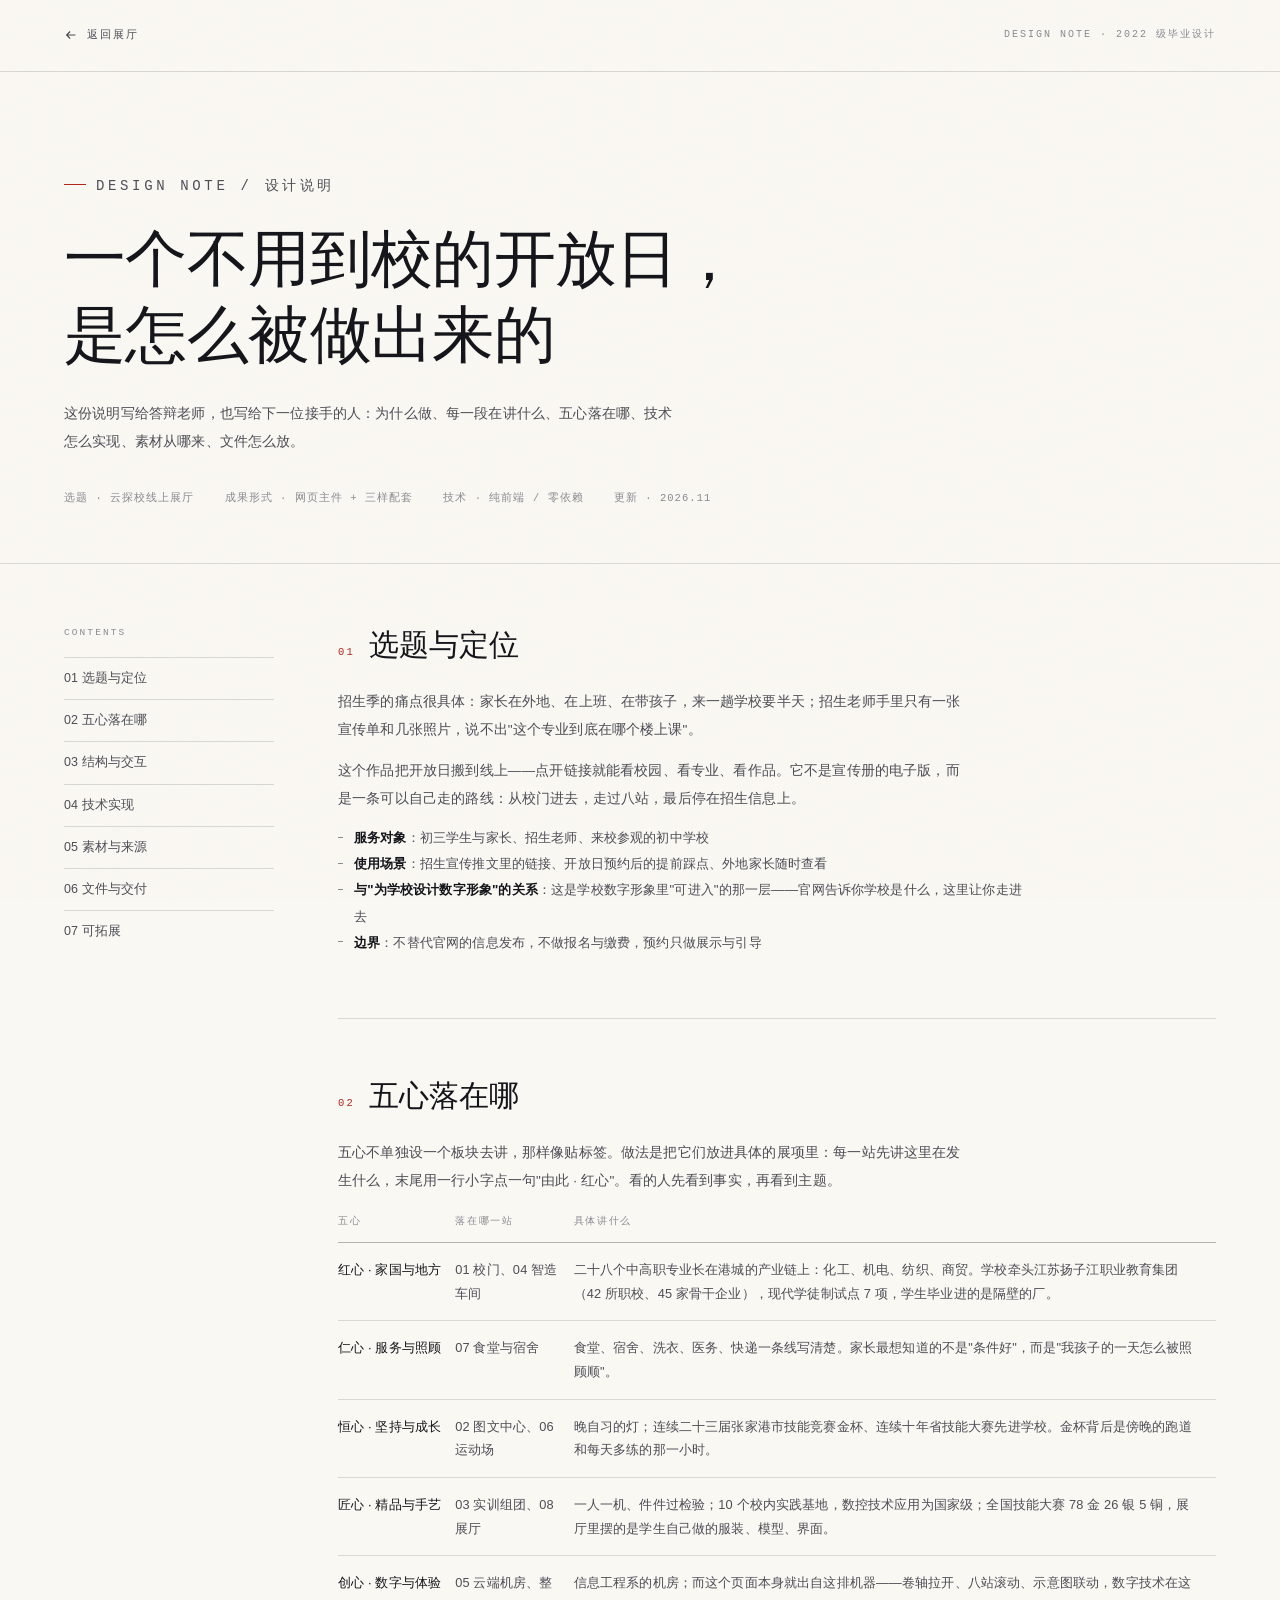
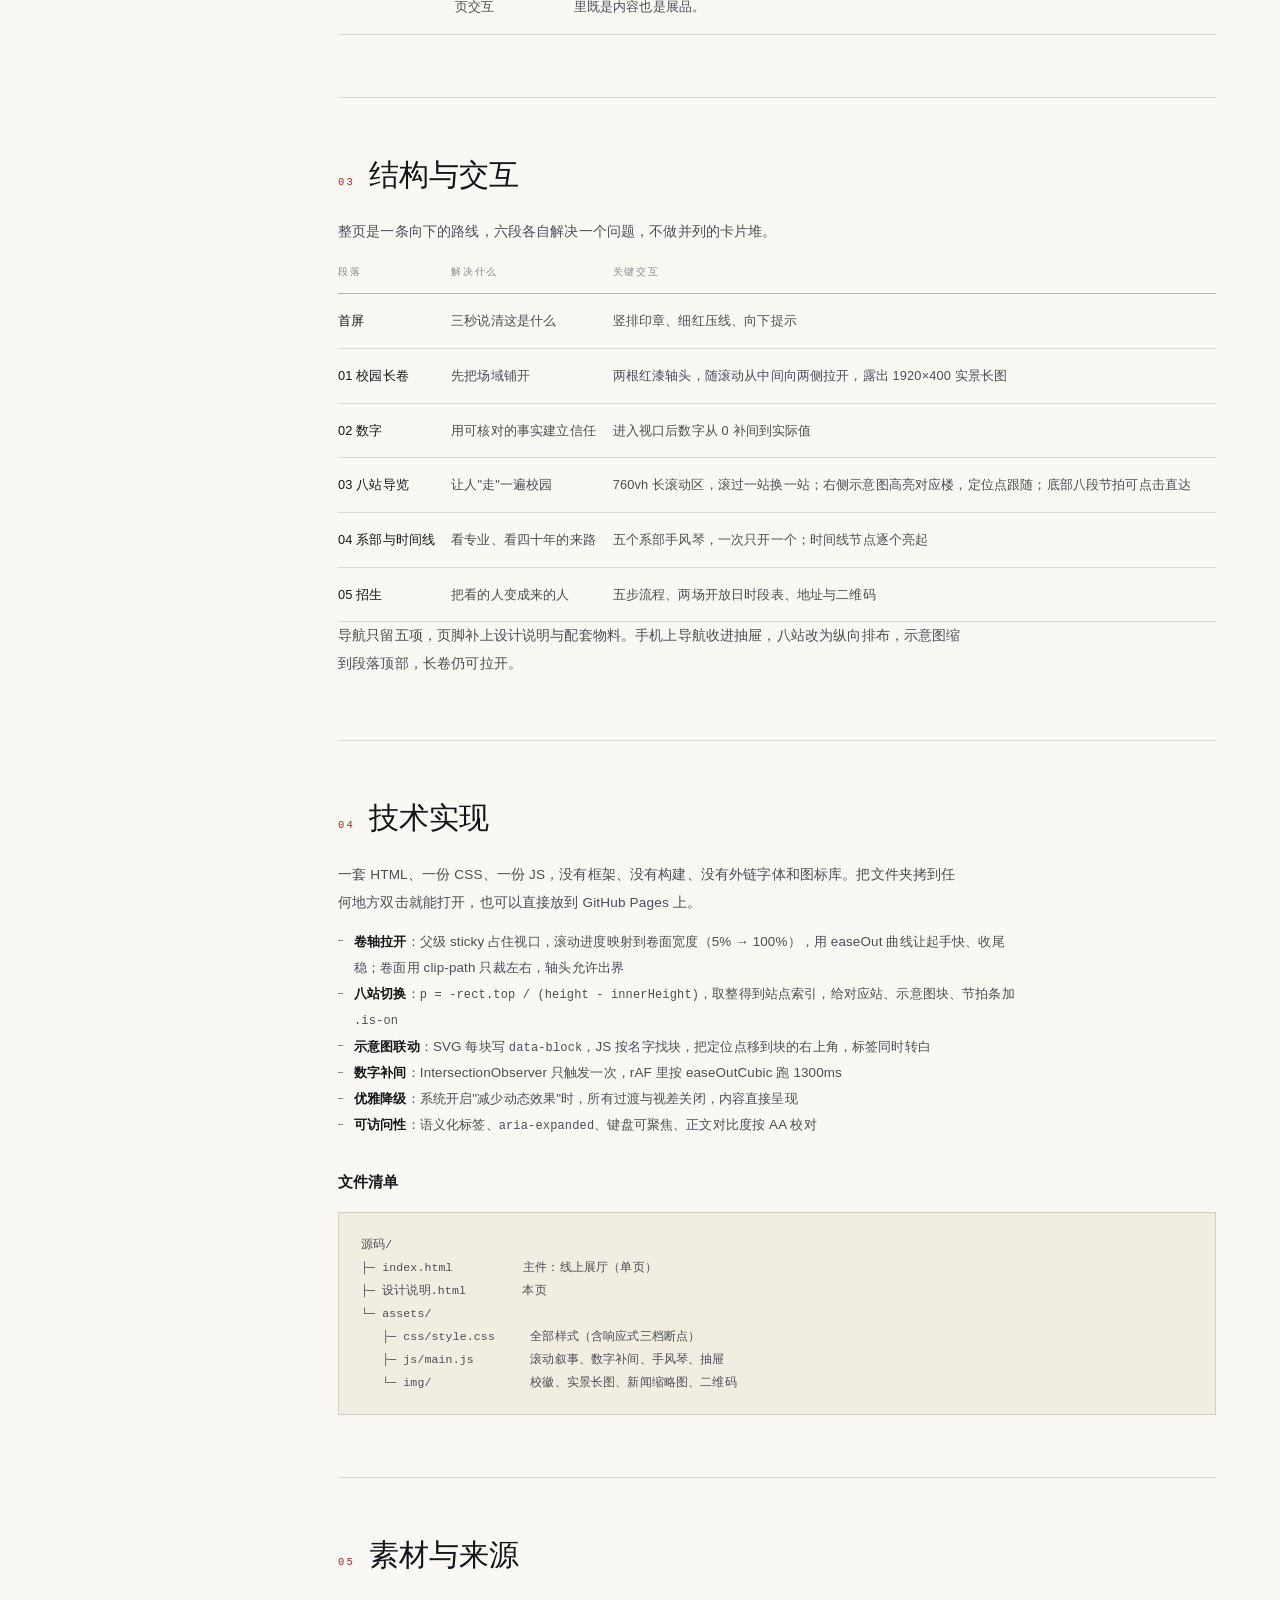
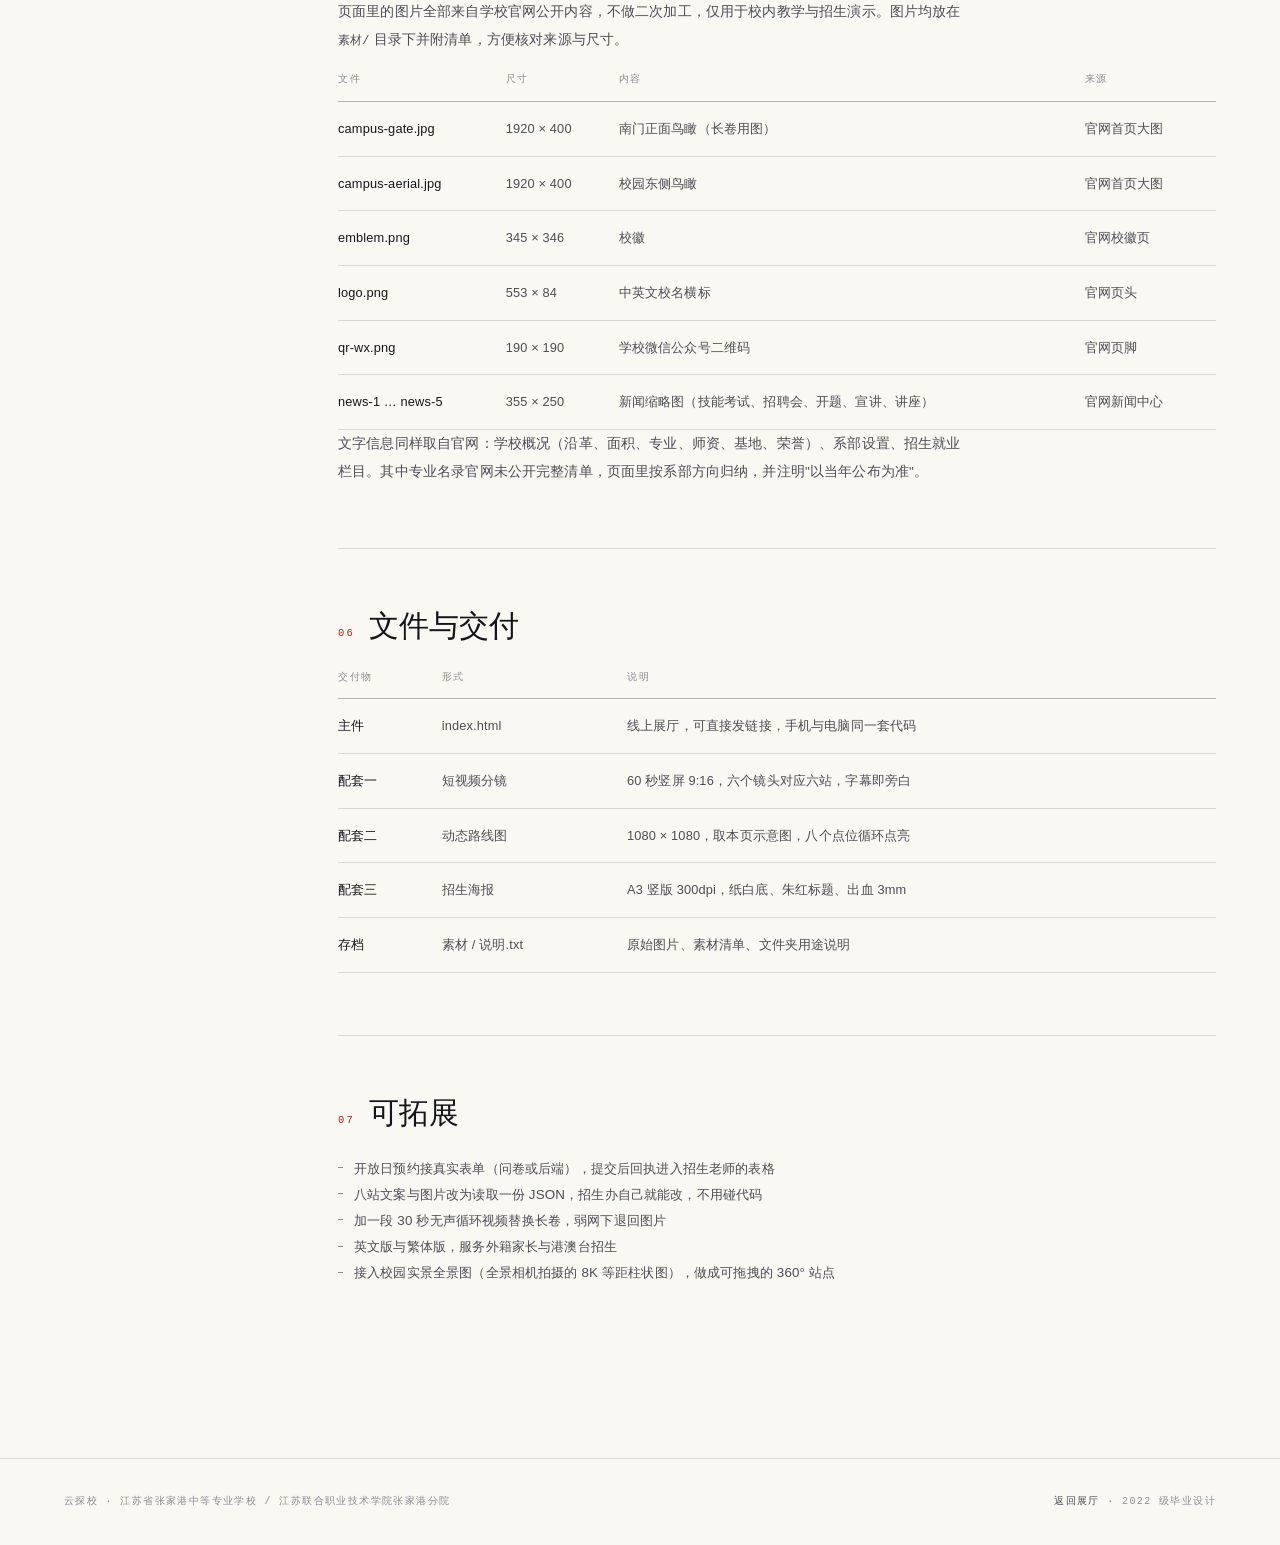
==== 设计说明.html @ 2ba668fd "云探校：招生开放日线上展厅（首版）" ====
<!DOCTYPE html>
<html lang="zh-CN">
<head>
<meta charset="UTF-8">
<meta name="viewport" content="width=device-width, initial-scale=1, viewport-fit=cover">
<title>设计说明 · 云探校</title>
<meta name="description" content="云探校线上展厅的设计说明：选题定位、五心落点、交互与技术实现、素材来源与文件结构。">
<meta name="theme-color" content="#FAF8F3">
<link rel="icon" href="assets/img/emblem.png">
<link rel="stylesheet" href="assets/css/style.css">
</head>
<body class="doc">

<div class="doc__bar">
  <a class="doc__back" href="index.html">
    <svg viewBox="0 0 16 16" fill="none" stroke="currentColor" stroke-width="1.4"><path d="M13 8H3M7 4L3 8l4 4"/></svg>
    返回展厅
  </a>
  <span class="doc__tag">DESIGN NOTE · 2022 级毕业设计</span>
</div>

<header class="doc__hd">
  <p class="kicker">Design Note / 设计说明</p>
  <h1>一个不用到校的开放日，<br>是怎么被做出来的</h1>
  <p>这份说明写给答辩老师，也写给下一位接手的人：为什么做、每一段在讲什么、五心落在哪、技术怎么实现、素材从哪来、文件怎么放。</p>
  <div class="doc__meta">
    <span>选题 · 云探校线上展厅</span>
    <span>成果形式 · 网页主件 + 三样配套</span>
    <span>技术 · 纯前端 / 零依赖</span>
    <span>更新 · 2026.11</span>
  </div>
</header>

<div class="doc__wrap">
  <aside class="doc__toc">
    <p>CONTENTS</p>
    <a href="#s1">01 选题与定位</a>
    <a href="#s2">02 五心落在哪</a>
    <a href="#s3">03 结构与交互</a>
    <a href="#s4">04 技术实现</a>
    <a href="#s5">05 素材与来源</a>
    <a href="#s6">06 文件与交付</a>
    <a href="#s7">07 可拓展</a>
  </aside>

  <div class="doc__body">

    <section class="doc__sec" id="s1">
      <h2><i>01</i>选题与定位</h2>
      <p>招生季的痛点很具体：家长在外地、在上班、在带孩子，来一趟学校要半天；招生老师手里只有一张宣传单和几张照片，说不出"这个专业到底在哪个楼上课"。</p>
      <p>这个作品把开放日搬到线上——点开链接就能看校园、看专业、看作品。它不是宣传册的电子版，而是一条可以自己走的路线：从校门进去，走过八站，最后停在招生信息上。</p>
      <ul>
        <li><b>服务对象</b>：初三学生与家长、招生老师、来校参观的初中学校</li>
        <li><b>使用场景</b>：招生宣传推文里的链接、开放日预约后的提前踩点、外地家长随时查看</li>
        <li><b>与"为学校设计数字形象"的关系</b>：这是学校数字形象里"可进入"的那一层——官网告诉你学校是什么，这里让你走进去</li>
        <li><b>边界</b>：不替代官网的信息发布，不做报名与缴费，预约只做展示与引导</li>
      </ul>
    </section>

    <section class="doc__sec" id="s2">
      <h2><i>02</i>五心落在哪</h2>
      <p>五心不单独设一个板块去讲，那样像贴标签。做法是把它们放进具体的展项里：每一站先讲这里在发生什么，末尾用一行小字点一句"由此 · 红心"。看的人先看到事实，再看到主题。</p>
      <table class="doc__tb">
        <thead>
          <tr><th>五心</th><th>落在哪一站</th><th>具体讲什么</th></tr>
        </thead>
        <tbody>
          <tr>
            <td>红心 · 家国与地方</td>
            <td>01 校门、04 智造车间</td>
            <td>二十八个中高职专业长在港城的产业链上：化工、机电、纺织、商贸。学校牵头江苏扬子江职业教育集团（42 所职校、45 家骨干企业），现代学徒制试点 7 项，学生毕业进的是隔壁的厂。</td>
          </tr>
          <tr>
            <td>仁心 · 服务与照顾</td>
            <td>07 食堂与宿舍</td>
            <td>食堂、宿舍、洗衣、医务、快递一条线写清楚。家长最想知道的不是"条件好"，而是"我孩子的一天怎么被照顾顺"。</td>
          </tr>
          <tr>
            <td>恒心 · 坚持与成长</td>
            <td>02 图文中心、06 运动场</td>
            <td>晚自习的灯；连续二十三届张家港市技能竞赛金杯、连续十年省技能大赛先进学校。金杯背后是傍晚的跑道和每天多练的那一小时。</td>
          </tr>
          <tr>
            <td>匠心 · 精品与手艺</td>
            <td>03 实训组团、08 展厅</td>
            <td>一人一机、件件过检验；10 个校内实践基地，数控技术应用为国家级；全国技能大赛 78 金 26 银 5 铜，展厅里摆的是学生自己做的服装、模型、界面。</td>
          </tr>
          <tr>
            <td>创心 · 数字与体验</td>
            <td>05 云端机房、整页交互</td>
            <td>信息工程系的机房；而这个页面本身就出自这排机器——卷轴拉开、八站滚动、示意图联动，数字技术在这里既是内容也是展品。</td>
          </tr>
        </tbody>
      </table>
    </section>

    <section class="doc__sec" id="s3">
      <h2><i>03</i>结构与交互</h2>
      <p>整页是一条向下的路线，六段各自解决一个问题，不做并列的卡片堆。</p>
      <table class="doc__tb">
        <thead>
          <tr><th>段落</th><th>解决什么</th><th>关键交互</th></tr>
        </thead>
        <tbody>
          <tr><td>首屏</td><td>三秒说清这是什么</td><td>竖排印章、细红压线、向下提示</td></tr>
          <tr><td>01 校园长卷</td><td>先把场域铺开</td><td>两根红漆轴头，随滚动从中间向两侧拉开，露出 1920×400 实景长图</td></tr>
          <tr><td>02 数字</td><td>用可核对的事实建立信任</td><td>进入视口后数字从 0 补间到实际值</td></tr>
          <tr><td>03 八站导览</td><td>让人"走"一遍校园</td><td>760vh 长滚动区，滚过一站换一站；右侧示意图高亮对应楼，定位点跟随；底部八段节拍可点击直达</td></tr>
          <tr><td>04 系部与时间线</td><td>看专业、看四十年的来路</td><td>五个系部手风琴，一次只开一个；时间线节点逐个亮起</td></tr>
          <tr><td>05 招生</td><td>把看的人变成来的人</td><td>五步流程、两场开放日时段表、地址与二维码</td></tr>
        </tbody>
      </table>
      <p>导航只留五项，页脚补上设计说明与配套物料。手机上导航收进抽屉，八站改为纵向排布，示意图缩到段落顶部，长卷仍可拉开。</p>
    </section>

    <section class="doc__sec" id="s4">
      <h2><i>04</i>技术实现</h2>
      <p>一套 HTML、一份 CSS、一份 JS，没有框架、没有构建、没有外链字体和图标库。把文件夹拷到任何地方双击就能打开，也可以直接放到 GitHub Pages 上。</p>
      <ul>
        <li><b>卷轴拉开</b>：父级 sticky 占住视口，滚动进度映射到卷面宽度（5% → 100%），用 easeOut 曲线让起手快、收尾稳；卷面用 clip-path 只裁左右，轴头允许出界</li>
        <li><b>八站切换</b>：<span style="font-family:var(--mono);font-size:12px">p = -rect.top / (height - innerHeight)</span>，取整得到站点索引，给对应站、示意图块、节拍条加 <span style="font-family:var(--mono);font-size:12px">.is-on</span></li>
        <li><b>示意图联动</b>：SVG 每块写 <span style="font-family:var(--mono);font-size:12px">data-block</span>，JS 按名字找块，把定位点移到块的右上角，标签同时转白</li>
        <li><b>数字补间</b>：IntersectionObserver 只触发一次，rAF 里按 easeOutCubic 跑 1300ms</li>
        <li><b>优雅降级</b>：系统开启"减少动态效果"时，所有过渡与视差关闭，内容直接呈现</li>
        <li><b>可访问性</b>：语义化标签、<span style="font-family:var(--mono);font-size:12px">aria-expanded</span>、键盘可聚焦、正文对比度按 AA 校对</li>
      </ul>
      <h3>文件清单</h3>
      <div class="doc__code">源码/
├─ index.html          主件：线上展厅（单页）
├─ 设计说明.html        本页
└─ assets/
   ├─ css/style.css     全部样式（含响应式三档断点）
   ├─ js/main.js        滚动叙事、数字补间、手风琴、抽屉
   └─ img/              校徽、实景长图、新闻缩略图、二维码</div>
    </section>

    <section class="doc__sec" id="s5">
      <h2><i>05</i>素材与来源</h2>
      <p>页面里的图片全部来自学校官网公开内容，不做二次加工，仅用于校内教学与招生演示。图片均放在 <span style="font-family:var(--mono);font-size:12px">素材/</span> 目录下并附清单，方便核对来源与尺寸。</p>
      <table class="doc__tb">
        <thead>
          <tr><th>文件</th><th>尺寸</th><th>内容</th><th>来源</th></tr>
        </thead>
        <tbody>
          <tr><td>campus-gate.jpg</td><td>1920 × 400</td><td>南门正面鸟瞰（长卷用图）</td><td>官网首页大图</td></tr>
          <tr><td>campus-aerial.jpg</td><td>1920 × 400</td><td>校园东侧鸟瞰</td><td>官网首页大图</td></tr>
          <tr><td>emblem.png</td><td>345 × 346</td><td>校徽</td><td>官网校徽页</td></tr>
          <tr><td>logo.png</td><td>553 × 84</td><td>中英文校名横标</td><td>官网页头</td></tr>
          <tr><td>qr-wx.png</td><td>190 × 190</td><td>学校微信公众号二维码</td><td>官网页脚</td></tr>
          <tr><td>news-1 … news-5</td><td>355 × 250</td><td>新闻缩略图（技能考试、招聘会、开题、宣讲、讲座）</td><td>官网新闻中心</td></tr>
        </tbody>
      </table>
      <p>文字信息同样取自官网：学校概况（沿革、面积、专业、师资、基地、荣誉）、系部设置、招生就业栏目。其中专业名录官网未公开完整清单，页面里按系部方向归纳，并注明"以当年公布为准"。</p>
    </section>

    <section class="doc__sec" id="s6">
      <h2><i>06</i>文件与交付</h2>
      <table class="doc__tb">
        <thead>
          <tr><th>交付物</th><th>形式</th><th>说明</th></tr>
        </thead>
        <tbody>
          <tr><td>主件</td><td>index.html</td><td>线上展厅，可直接发链接，手机与电脑同一套代码</td></tr>
          <tr><td>配套一</td><td>短视频分镜</td><td>60 秒竖屏 9:16，六个镜头对应六站，字幕即旁白</td></tr>
          <tr><td>配套二</td><td>动态路线图</td><td>1080 × 1080，取本页示意图，八个点位循环点亮</td></tr>
          <tr><td>配套三</td><td>招生海报</td><td>A3 竖版 300dpi，纸白底、朱红标题、出血 3mm</td></tr>
          <tr><td>存档</td><td>素材 / 说明.txt</td><td>原始图片、素材清单、文件夹用途说明</td></tr>
        </tbody>
      </table>
    </section>

    <section class="doc__sec" id="s7">
      <h2><i>07</i>可拓展</h2>
      <ul>
        <li>开放日预约接真实表单（问卷或后端），提交后回执进入招生老师的表格</li>
        <li>八站文案与图片改为读取一份 JSON，招生办自己就能改，不用碰代码</li>
        <li>加一段 30 秒无声循环视频替换长卷，弱网下退回图片</li>
        <li>英文版与繁体版，服务外籍家长与港澳台招生</li>
        <li>接入校园实景全景图（全景相机拍摄的 8K 等距柱状图），做成可拖拽的 360° 站点</li>
      </ul>
    </section>

  </div>
</div>

<footer class="doc__ft">
  <span>云探校 · 江苏省张家港中等专业学校 / 江苏联合职业技术学院张家港分院</span>
  <span><a href="index.html">返回展厅</a> · 2022 级毕业设计</span>
</footer>

<script src="assets/js/main.js"></script>
</body>
</html>
---- assets/css/style.css ----
/* ============================================================
   云探校 · 招生开放日线上展厅
   江苏省张家港中等专业学校 / 江苏联合职业技术学院张家港分院
   ------------------------------------------------------------
   00 tokens   01 base   02 nav/drawer   03 hero   04 unroll
   05 section  06 stats  07 stops/plan  08 hearts  09 majors
   10 craft    11 admit  12 kit         13 foot    14 motion
   ============================================================ */

/* ---------- 00 tokens ---------- */
:root{
  --paper:      #FAF8F3;
  --paper-2:    #F2EDE1;
  --paper-3:    #E9E2D1;
  --ink:        #14151A;
  --ink-2:      #4C4D55;
  --ink-3:      #8A8B92;
  --line:       rgba(20,21,26,.14);
  --line-2:     rgba(20,21,26,.30);
  --red:        #B0271D;
  --red-2:      #8E1A12;
  --gold:       #B08A4E;

  --serif: "Noto Serif SC","Source Han Serif SC","Songti SC","STSong","SimSun",serif;
  --sans: -apple-system,BlinkMacSystemFont,"PingFang SC","Hiragino Sans GB","Microsoft YaHei",sans-serif;
  --mono: "SF Mono","JetBrains Mono","Roboto Mono",ui-monospace,Menlo,Consolas,monospace;

  --pad: clamp(20px, 5vw, 88px);
  --nav-h: 72px;
  --max: 1320px;
}

/* ---------- 01 base ---------- */
*,*::before,*::after{ box-sizing:border-box; }
html{ -webkit-text-size-adjust:100%; scroll-behavior:smooth; }
body{
  margin:0;
  background:var(--paper);
  color:var(--ink);
  font-family:var(--sans);
  font-size:15px;
  line-height:1.85;
  letter-spacing:.01em;
  -webkit-font-smoothing:antialiased;
  text-rendering:optimizeLegibility;
  overflow-x:hidden;
}
body::after{               /* 极淡纸纹 */
  content:"";
  position:fixed; inset:0;
  pointer-events:none;
  z-index:9999;
  opacity:.022;
  background-image:url("data:image/svg+xml,%3Csvg xmlns='http://www.w3.org/2000/svg' width='180' height='180'%3E%3Cfilter id='n'%3E%3CfeTurbulence type='fractalNoise' baseFrequency='.78' numOctaves='3'/%3E%3C/filter%3E%3Crect width='180' height='180' filter='url(%23n)'/%3E%3C/svg%3E");
}
img{ max-width:100%; display:block; }
a{ color:inherit; text-decoration:none; }
p{ margin:0; }
h1,h2,h3,h4,h5{ margin:0; font-weight:500; }
ul,ol,dl,dd{ margin:0; padding:0; list-style:none; }
button{ font:inherit; color:inherit; background:none; border:0; padding:0; cursor:pointer; }
::selection{ background:var(--red); color:#fff; }

.wrap{ width:100%; max-width:var(--max); margin-inline:auto; padding-inline:var(--pad); }

.kicker{
  font-family:var(--mono);
  font-size:10.5px;
  letter-spacing:.26em;
  text-transform:uppercase;
  color:var(--ink-3);
}
.kicker::before{
  content:"";
  display:inline-block;
  width:22px; height:1px;
  background:var(--red);
  vertical-align:middle;
  margin-right:10px;
  transform:translateY(-2px);
}

.btn{
  display:inline-flex; align-items:center; gap:10px;
  height:46px; padding:0 22px;
  font-size:13px; letter-spacing:.06em;
  border:1px solid var(--ink);
  transition:.35s ease;
  white-space:nowrap;
}
.btn svg{ width:14px; height:14px; flex:none; }
.btn--solid{ background:var(--ink); color:var(--paper); }
.btn--solid:hover{ background:var(--red); border-color:var(--red); }
.btn--ghost{ color:var(--ink); }
.btn--ghost:hover{ background:var(--ink); color:var(--paper); }

/* ---------- 02 nav ---------- */
.nav{
  position:fixed; inset:0 0 auto 0; z-index:120;
  height:var(--nav-h);
  display:flex; align-items:center;
  transition:background .4s ease, border-color .4s ease, backdrop-filter .4s;
  border-bottom:1px solid transparent;
}
.nav.is-stuck{
  background:rgba(250,248,243,.86);
  backdrop-filter:blur(14px) saturate(140%);
  -webkit-backdrop-filter:blur(14px) saturate(140%);
  border-bottom-color:var(--line);
}
.nav__inner{
  width:100%; max-width:var(--max); margin-inline:auto;
  padding-inline:var(--pad);
  display:flex; align-items:center; gap:clamp(16px,3vw,44px);
}
.brand{ display:flex; align-items:center; gap:11px; flex:none; }
.brand img{ width:26px; height:26px; object-fit:contain; }
.brand__txt{ display:flex; flex-direction:column; line-height:1.2; }
.brand__cn{ font-family:var(--serif); font-size:15px; letter-spacing:.16em; }
.brand__en{
  font-family:var(--mono); font-size:8.5px;
  letter-spacing:.2em; text-transform:uppercase; color:var(--ink-3);
  margin-top:3px;
}
.nav__links{ display:flex; align-items:center; gap:clamp(14px,2.2vw,30px); margin-left:auto; }
.nav__links a{
  font-size:12.5px; color:var(--ink-2);
  position:relative; padding:4px 0;
  white-space:nowrap;
}
.nav__links a::after{
  content:""; position:absolute; left:0; bottom:0;
  width:100%; height:1px; background:var(--ink);
  transform:scaleX(0); transform-origin:left;
  transition:transform .45s cubic-bezier(.22,.61,.36,1);
}
.nav__links a:hover{ color:var(--ink); }
.nav__links a:hover::after{ transform:scaleX(1); }
.nav__cta{
  display:inline-flex; align-items:center; gap:8px;
  font-size:12.5px; letter-spacing:.04em;
  border:1px solid var(--line-2);
  padding:9px 16px; flex:none; white-space:nowrap;
  transition:.35s ease;
}
.nav__cta svg{ width:14px; height:14px; flex:none; }
.nav__cta:hover{ border-color:var(--ink); background:var(--ink); color:var(--paper); }
.nav__burger{ display:none; margin-left:auto; }

/* drawer */
.drawer{
  position:fixed; inset:0; z-index:200;
  background:var(--paper);
  padding:24px var(--pad);
  display:flex; flex-direction:column;
  transform:translateY(-100%);
  transition:transform .55s cubic-bezier(.22,.61,.36,1);
}
.drawer.is-open{ transform:none; }
.drawer__hd{
  display:flex; align-items:center; justify-content:space-between;
  font-family:var(--mono); font-size:11px; letter-spacing:.24em;
  color:var(--ink-3); padding-bottom:20px; border-bottom:1px solid var(--line);
}
.drawer__hd svg{ width:20px; height:20px; }
.drawer__nav{ display:flex; flex-direction:column; margin-top:26px; }
.drawer__nav a{
  font-family:var(--serif); font-size:26px; letter-spacing:.06em;
  padding:17px 0; border-bottom:1px solid var(--line);
  display:flex; align-items:center; justify-content:space-between;
}
.drawer__nav a::after{
  content:"→"; font-family:var(--sans); font-size:14px; color:var(--ink-3);
}
.drawer__ft{
  margin-top:auto; font-size:12px; color:var(--ink-3); line-height:1.9;
}

/* ---------- 03 hero ---------- */
.hero{
  position:relative;
  min-height:92vh;
  padding-top:calc(var(--nav-h) + 46px);
  padding-bottom:34px;
  display:flex; flex-direction:column;
  overflow:hidden;
}
.hero__bg{ display:none; }
.hero__veil{ display:none; }
.hero__grid{
  position:absolute; inset:0;
  pointer-events:none;
  opacity:.5;
  background-image:
    linear-gradient(90deg, var(--line) 0 1px, transparent 1px);
  background-size:25% 100%;
  mask-image:linear-gradient(180deg, transparent, #000 22%, #000 72%, transparent);
  -webkit-mask-image:linear-gradient(180deg, transparent, #000 22%, #000 72%, transparent);
}
.hero__inner{ position:relative; z-index:2; flex:1; display:flex; flex-direction:column; }
.hero__seal{
  position:absolute; right:var(--pad); top:38%; z-index:2;
  border:1.5px solid var(--red);
  padding:15px 10px;
  opacity:.92;
}
.hero__seal span{
  writing-mode:vertical-rl;
  font-family:var(--serif);
  font-size:17px; line-height:1;
  letter-spacing:.36em;
  color:var(--red);
}
.hero__tag{
  font-family:var(--mono); font-size:10.5px;
  letter-spacing:.16em; text-transform:uppercase; color:var(--ink-3);
  display:flex; flex-wrap:wrap; align-items:center; gap:10px;
}
.hero__tag b{ color:var(--red); font-weight:500; }
.hero__dot{
  width:3px; height:3px; border-radius:50%;
  background:var(--line-2); display:inline-block;
}
.hero__title{
  font-family:var(--serif);
  font-size:clamp(64px, 13vw, 176px);
  line-height:.9;
  letter-spacing:-.03em;
  margin:clamp(28px,5vh,60px) 0 0;
  font-weight:400;
}
.hero__title span{ position:relative; display:inline-block; }
.hero__title span::after{
  content:"";
  position:absolute; left:4%; right:4%; bottom:-.02em;
  height:.022em;
  background:var(--red);
  opacity:.9;
  transform:skewY(-.7deg);
}
.hero__row{
  margin-top:auto;
  padding-top:clamp(28px,6vh,64px);
  display:flex; align-items:flex-end; justify-content:space-between;
  gap:clamp(24px,6vw,80px);
}
.hero__sub{
  font-family:var(--serif); font-size:clamp(17px,2vw,22px);
  letter-spacing:.12em; margin-bottom:14px;
}
.hero__lead{ max-width:38em; color:var(--ink-2); font-size:14.5px; line-height:1.95; }
.hero__acts{ display:flex; gap:12px; flex:none; }
.hero__meta{
  position:relative; z-index:2;
  margin-top:clamp(30px,5vh,58px);
  display:grid; grid-template-columns:repeat(4,1fr);
  border-top:1px solid var(--line);
}
.hero__meta > div{ padding:16px 20px 0 0; }
.hero__meta > div + div{ padding-left:20px; border-left:1px solid var(--line); }
.hero__meta dt{
  font-family:var(--mono); font-size:9.5px;
  letter-spacing:.24em; text-transform:uppercase; color:var(--ink-3);
}
.hero__meta dd{ font-size:13px; margin-top:7px; color:var(--ink); }
.hero__scroll{
  position:absolute; right:var(--pad); bottom:34px;
  display:flex; align-items:center; gap:10px;
  font-family:var(--mono); font-size:9.5px;
  letter-spacing:.3em; color:var(--ink-3);
  writing-mode:vertical-rl;
}
.hero__scroll i{
  display:block; width:1px; height:54px;
  background:linear-gradient(180deg, var(--line-2), transparent);
  position:relative; overflow:hidden;
}
.hero__scroll i::after{
  content:""; position:absolute; inset:0;
  background:var(--red);
  animation:drip 2.6s cubic-bezier(.7,0,.3,1) infinite;
}
@keyframes drip{
  0%{ transform:translateY(-100%); }
  60%,100%{ transform:translateY(100%); }
}

/* ---------- 04 unroll 卷轴 ---------- */
.unroll{ position:relative; height:280vh; background:var(--paper); }
.unroll__sticky{
  position:sticky; top:0; height:100vh;
  display:flex; flex-direction:column; justify-content:center;
  padding:calc(var(--nav-h) + 10px) 0 40px;
  overflow:hidden;
}
.unroll__head{
  max-width:var(--max); width:100%; margin:0 auto;
  padding-inline:var(--pad);
  margin-bottom:clamp(22px,4vh,44px);
}
.unroll__head h2{
  font-family:var(--serif);
  font-size:clamp(30px, 4.2vw, 56px);
  line-height:1.22; letter-spacing:-.01em;
  margin-top:14px; font-weight:400;
}
.unroll__head h2 em{ font-style:normal; color:var(--ink-3); }
.unroll__stage{
  height:clamp(240px, 44vh, 440px);
  display:flex; align-items:center; justify-content:center;
  position:relative;
}
.unroll__band{
  position:relative;
  height:100%;
  width:5%;
  max-width:100vw;
  will-change:width;
  clip-path:inset(-12% 0 -12% 0);
}
.unroll__img{
  position:absolute; top:0; bottom:0;
  left:50%; width:100vw; transform:translateX(-50%);
  background-position:center 52%;
  background-size:cover;
  background-repeat:no-repeat;
  overflow:hidden;
  box-shadow:inset 0 0 60px rgba(20,21,26,.10);
}
.unroll__img::after{
  content:""; position:absolute; inset:0;
  background:linear-gradient(90deg, rgba(20,21,26,.16), transparent 6%, transparent 94%, rgba(20,21,26,.16));
}
.roller{
  position:absolute; top:-3.5%; bottom:-3.5%;
  width:13px; z-index:3;
  background:linear-gradient(90deg,#7E150E,#B0271D 42%,#D0543A 52%,#8E1A12);
  box-shadow:0 6px 18px rgba(20,21,26,.16), inset 0 0 0 1px rgba(255,255,255,.18);
  border-radius:2px;
}
.roller::before,.roller::after{
  content:""; position:absolute; left:-4px; right:-4px; height:9px;
  background:linear-gradient(180deg,#C9A469,#8E6A33);
  border-radius:2px;
}
.roller::before{ top:-7px; }
.roller::after{ bottom:-7px; }
.roller--l{ left:0; }
.roller--r{ right:0; }
.unroll__foot{
  max-width:var(--max); width:100%; margin:0 auto;
  padding:clamp(18px,3.4vh,34px) var(--pad) 0;
  display:flex; align-items:baseline; justify-content:space-between; gap:24px;
  border-top:1px solid var(--line);
  margin-top:clamp(18px,3.4vh,34px);
}
.unroll__cap{
  font-family:var(--serif);
  font-size:clamp(15px,1.7vw,21px);
  letter-spacing:.02em;
  transition:opacity .45s ease;
}
.unroll__cap small{
  display:block; font-family:var(--mono); font-size:10px;
  letter-spacing:.22em; color:var(--ink-3); margin-top:6px;
}
.unroll__mark{
  font-family:var(--mono); font-size:9.5px;
  letter-spacing:.2em; color:var(--ink-3); flex:none;
}

/* ---------- 05 section ---------- */
.sec{ position:relative; padding:clamp(72px,11vh,140px) 0; }
.sec--paper{ background:var(--paper-2); }
.sec__head{
  display:grid; grid-template-columns:minmax(0,1.15fr) minmax(0,.85fr);
  gap:clamp(24px,5vw,72px);
  align-items:end;
  padding-bottom:clamp(30px,5vh,54px);
  border-bottom:1px solid var(--line);
  margin-bottom:clamp(34px,6vh,62px);
}
.sec__h{
  font-family:var(--serif);
  font-size:clamp(32px, 4.6vw, 62px);
  line-height:1.16; letter-spacing:-.015em;
  margin-top:16px; font-weight:400;
}
.sec__lead{ color:var(--ink-2); font-size:14.5px; line-height:1.95; max-width:34em; }

/* ---------- 06 stats ---------- */
.stats{
  display:grid;
  grid-template-columns:repeat(4,minmax(0,1fr));
}
.stat{
  padding:26px 22px 30px 0;
  border-bottom:1px solid var(--line);
  border-top:1px solid var(--line);
  margin-top:-1px;
}
.stat:not(:nth-child(4n+1)){ padding-left:24px; border-left:1px solid var(--line); }
.stat__n{
  font-family:var(--serif);
  font-size:clamp(38px,4.4vw,58px);
  line-height:1;
  letter-spacing:-.03em;
  display:flex; align-items:baseline; gap:6px;
}
.stat__n i{
  font-style:normal; font-family:var(--sans);
  font-size:12px; letter-spacing:.06em; color:var(--red);
}
.stat__t{ margin-top:14px; font-size:13.5px; letter-spacing:.02em; }
.stat__d{ margin-top:8px; font-size:12px; color:var(--ink-3); line-height:1.75; }

/* ---------- 07 stops / plan ---------- */
.stops{ position:relative; height:760vh; background:var(--paper); }
.stops__sticky{
  position:sticky; top:0;
  height:100vh;
  display:grid;
  grid-template-columns:minmax(0,1fr) minmax(240px, 380px);
  grid-template-rows:1fr auto;
  grid-template-areas:"stage side" "foot foot";
  gap:clamp(24px,5vw,72px) clamp(28px,6vw,90px);
  padding:calc(var(--nav-h) + 26px) var(--pad) 26px;
  max-width:var(--max); margin-inline:auto;
  align-items:center;
}
.stops__stage{ grid-area:stage; position:relative; align-self:stretch; }
.stop{
  position:absolute; inset:0;
  display:flex; flex-direction:column; justify-content:center;
  opacity:0; transform:translateY(22px);
  transition:opacity .55s ease, transform .55s ease;
  pointer-events:none;
}
.stop.is-on{ opacity:1; transform:none; pointer-events:auto; }
.stop__idx{
  font-family:var(--mono); font-size:11px;
  letter-spacing:.26em; color:var(--red);
}
.stop__en{
  font-family:var(--mono); font-size:9.5px;
  letter-spacing:.24em; text-transform:uppercase; color:var(--ink-3);
  margin-top:10px;
}
.stop__name{
  font-family:var(--serif);
  font-size:clamp(38px, 5.6vw, 78px);
  line-height:1.02; letter-spacing:-.03em;
  margin:clamp(12px,2vh,22px) 0 clamp(16px,2.4vh,26px);
  font-weight:400;
}
.stop__desc{ max-width:35em; color:var(--ink-2); font-size:14px; line-height:1.95; }
.stop__tags{ display:flex; flex-wrap:wrap; gap:8px; margin-top:clamp(16px,2.4vh,26px); }
.stop__tags li{
  font-size:11.5px; color:var(--ink-2);
  border:1px solid var(--line-2);
  padding:5px 11px; letter-spacing:.02em;
}
.stop__stay{
  font-family:var(--mono); font-size:10px;
  letter-spacing:.2em; color:var(--ink-3);
  margin-top:clamp(14px,2.2vh,24px);
}
.stop__heart{
  margin-top:clamp(14px,2.2vh,22px);
  padding-top:clamp(10px,1.6vh,14px);
  border-top:1px solid var(--line);
  max-width:33em;
  font-size:12.2px; line-height:1.85; color:var(--ink-2);
}
.stop__heart b{
  display:inline-block;
  font-weight:400; font-family:var(--mono);
  font-size:9.5px; letter-spacing:.2em;
  color:var(--red);
  margin-right:10px;
  vertical-align:1px;
}

.stops__side{ grid-area:side; align-self:center; }
.plan{ width:100%; }
.plan svg{ width:100%; height:auto; display:block; overflow:visible; }
.plan__frame{ fill:none; stroke:var(--line); stroke-width:.8; }
.plan__road{ fill:none; stroke:var(--line); stroke-width:.8; stroke-dasharray:3 4; }
.plan__b{
  fill:rgba(20,21,26,.035);
  stroke:rgba(20,21,26,.20);
  stroke-width:.9;
  transition:fill .5s ease, stroke .5s ease;
}
.plan__l{
  font-family:var(--sans); font-size:9px;
  fill:var(--ink-2); letter-spacing:.02em;
  transition:fill .5s ease;
  text-anchor:middle;
}
.plan__b.is-on{ fill:var(--red); stroke:var(--red); }
.plan__b.is-on + .plan__l{ fill:#fff; }
.plan__dot{
  fill:var(--paper); stroke:var(--red); stroke-width:1.4;
  transition:cx .55s cubic-bezier(.22,.61,.36,1), cy .55s cubic-bezier(.22,.61,.36,1);
}
.plan__hint{
  font-family:var(--mono); font-size:9px;
  letter-spacing:.2em; color:var(--ink-3);
  text-align:right; margin-top:10px;
}

.stops__foot{
  grid-area:foot;
  display:flex; align-items:center; justify-content:space-between;
  gap:24px; padding-top:16px; border-top:1px solid var(--line);
}
.stops__hint{
  font-family:var(--mono); font-size:10px;
  letter-spacing:.22em; color:var(--ink-3);
}
.stops__segs{ display:flex; gap:7px; }
.stops__segs button{
  width:clamp(20px,3.4vw,42px); height:2px;
  background:var(--line-2);
  transition:background .4s ease, transform .4s ease;
}
.stops__segs button.is-on{ background:var(--red); transform:scaleY(2.4); }
.stops__segs button.is-done{ background:var(--ink); }

/* ---------- 08 hearts ---------- */
.hearts{
  display:grid;
  grid-template-columns:repeat(5,minmax(0,1fr));
  border-top:1px solid var(--line);
}
.heart{
  padding:30px 20px 8px 0;
  border-bottom:1px solid var(--line);
  display:flex; flex-direction:column;
  min-height:100%;
}
.heart + .heart{ padding-left:22px; border-left:1px solid var(--line); }
.heart__no{
  font-family:var(--mono); font-size:10px;
  letter-spacing:.24em; color:var(--red);
}
.heart__c{
  font-family:var(--serif);
  font-size:clamp(22px,2.6vw,32px);
  letter-spacing:.02em; margin-top:16px;
  display:flex; align-items:baseline; gap:8px; flex-wrap:wrap;
}
.heart__c b{ font-weight:400; color:var(--red); }
.heart__c span{
  font-family:var(--sans); font-size:10.5px;
  letter-spacing:.14em; color:var(--ink-3);
}
.heart__t{
  margin-top:16px; font-size:12.8px; line-height:1.9;
  color:var(--ink-2); flex:1;
}
.heart__at{
  margin-top:18px; padding-top:12px;
  border-top:1px solid var(--line);
  font-family:var(--mono); font-size:9.5px;
  letter-spacing:.14em; color:var(--ink-3);
}

/* ---------- 09 majors ---------- */
.majors__top{
  display:flex; flex-wrap:wrap; gap:10px 34px;
  margin-bottom:26px;
  font-size:12.5px; color:var(--ink-2);
}
.majors__top b{ font-family:var(--serif); font-size:15px; margin:0 2px; color:var(--red); }
.majors__list{ border-top:1px solid var(--line); }
.dept{ border-bottom:1px solid var(--line); }
.dept__hd{
  width:100%;
  display:grid;
  grid-template-columns:52px minmax(0,.9fr) minmax(0,1.1fr) 22px;
  gap:clamp(10px,2vw,26px);
  align-items:center;
  padding:24px 0;
  text-align:left;
  transition:color .3s ease;
}
.dept__hd:hover .dept__nm{ color:var(--red); }
.dept__no{
  font-family:var(--mono); font-size:10.5px;
  letter-spacing:.2em; color:var(--ink-3);
}
.dept__nm{
  font-family:var(--serif); font-size:clamp(18px,2.2vw,25px);
  letter-spacing:.03em; transition:color .3s ease;
}
.dept__sm{ font-size:12.2px; color:var(--ink-3); line-height:1.7; }
.dept__ic{ position:relative; width:13px; height:13px; justify-self:end; }
.dept__ic::before,.dept__ic::after{
  content:""; position:absolute; background:var(--ink);
  transition:transform .45s cubic-bezier(.22,.61,.36,1), background .3s;
}
.dept__ic::before{ left:0; right:0; top:6px; height:1px; }
.dept__ic::after{ top:0; bottom:0; left:6px; width:1px; }
.dept.is-open .dept__ic::after{ transform:scaleY(0); }
.dept.is-open .dept__ic::before{ background:var(--red); }
.dept__bd{
  display:grid; grid-template-rows:0fr;
  transition:grid-template-rows .55s cubic-bezier(.4,0,.2,1);
}
.dept.is-open .dept__bd{ grid-template-rows:1fr; }
.dept__in{ overflow:hidden; }
.dept__in > div{ padding:0 0 30px clamp(0px,4vw,66px); }
.chips{ display:flex; flex-wrap:wrap; gap:8px; }
.chips li{
  font-size:12.2px; color:var(--ink-2);
  border:1px solid var(--line-2);
  padding:6px 13px;
}
.dept__note{
  margin-top:16px; font-size:12.2px;
  color:var(--ink-3); line-height:1.85; max-width:48em;
}
.levels{
  display:grid; grid-template-columns:repeat(4,minmax(0,1fr));
  gap:0; margin-top:clamp(34px,5vh,54px);
  border-top:1px solid var(--line);
}
.level{
  padding:22px 22px 4px 0;
  border-bottom:1px solid var(--line);
}
.level + .level{ padding-left:22px; border-left:1px solid var(--line); }
.level b{
  display:block; font-family:var(--serif);
  font-size:16px; font-weight:500; margin-bottom:9px;
}
.level span{ font-size:12px; color:var(--ink-3); line-height:1.8; display:block; }

/* ---------- 10 craft ---------- */
.craft{
  display:grid;
  grid-template-columns:minmax(0,1.05fr) minmax(0,.95fr);
  gap:clamp(34px,6vw,84px);
}
.craft__big{
  display:grid; grid-template-columns:repeat(3,1fr);
  border-top:1px solid var(--line);
  border-bottom:1px solid var(--line);
  padding:22px 0 26px;
}
.craft__big > div + div{ border-left:1px solid var(--line); padding-left:20px; }
.craft__big b{
  font-family:var(--serif); font-weight:400;
  font-size:clamp(30px,3.4vw,46px); line-height:1;
  display:flex; align-items:baseline; gap:4px;
}
.craft__big i{
  font-style:normal; font-size:12px; font-family:var(--sans);
  color:var(--red); letter-spacing:.04em;
}
.craft__big span{
  display:block; margin-top:12px;
  font-size:11.5px; color:var(--ink-3); letter-spacing:.04em;
}
.tl{ margin-top:clamp(26px,4vh,42px); }
.tl li{
  position:relative;
  padding:0 0 20px 26px;
  border-left:1px solid var(--line);
  opacity:.42;
  transition:opacity .6s ease;
}
.tl li:last-child{ border-left-color:transparent; padding-bottom:0; }
.tl li.is-on{ opacity:1; }
.tl li::before{
  content:""; position:absolute; left:-4px; top:9px;
  width:7px; height:7px;
  background:var(--paper); border:1px solid var(--ink-2);
  transform:rotate(45deg);
  transition:background .5s ease, border-color .5s ease;
}
.tl li.is-on::before{ background:var(--red); border-color:var(--red); }
.tl b{
  font-family:var(--mono); font-size:11px;
  letter-spacing:.14em; display:block;
  margin-bottom:3px; color:var(--ink);
}
.tl p{ font-size:12.8px; color:var(--ink-2); line-height:1.8; }
.intl{
  display:flex; flex-wrap:wrap; gap:7px;
  margin-top:clamp(26px,4vh,40px);
  padding-top:20px; border-top:1px solid var(--line);
}
.intl li{
  font-size:11.5px; color:var(--ink-2);
  padding:5px 10px; border:1px solid var(--line);
}
.news{
  display:grid; grid-template-columns:1fr; gap:18px;
}
.news figure{ margin:0; }
.news img{
  width:100%; aspect-ratio:16/10; object-fit:cover;
  filter:grayscale(.12) contrast(1.02);
  transition:filter .5s ease;
}
.news figure:hover img{ filter:none; }
.news figcaption{
  margin-top:9px; font-size:11.5px; color:var(--ink-3);
  line-height:1.7; letter-spacing:.01em;
}

/* ---------- 11 admit ---------- */
.admit{
  display:grid;
  grid-template-columns:minmax(0,1.05fr) minmax(0,.95fr);
  gap:clamp(34px,6vw,84px);
}
.flow li{
  display:grid; grid-template-columns:52px 1fr;
  gap:18px; padding:20px 0;
  border-bottom:1px solid var(--line);
}
.flow li:first-child{ border-top:1px solid var(--line); }
.flow b{
  font-family:var(--mono); font-size:11px;
  letter-spacing:.16em; color:var(--red);
  padding-top:3px;
}
.flow h4{
  font-family:var(--serif); font-size:17px;
  letter-spacing:.04em; font-weight:500; margin-bottom:7px;
}
.flow p{ font-size:12.8px; color:var(--ink-2); line-height:1.85; }
.slot{ border:1px solid var(--line); padding:24px 24px 20px; }
.slot h4{
  font-family:var(--serif); font-size:16px; font-weight:500;
  letter-spacing:.06em; margin-bottom:16px;
}
.slot table{ width:100%; border-collapse:collapse; }
.slot th,.slot td{
  text-align:left; vertical-align:top;
  padding:11px 0; border-top:1px solid var(--line);
  font-size:12.2px; line-height:1.8;
}
.slot th{
  width:76px; font-weight:400;
  font-family:var(--mono); font-size:10px;
  letter-spacing:.14em; color:var(--ink-3);
  padding-right:14px;
}
.slot td{ color:var(--ink-2); }
.slot__note{
  margin-top:14px; font-size:11px; color:var(--ink-3); line-height:1.75;
}
.contact{
  display:flex; gap:20px; align-items:flex-start;
  margin-top:22px; padding-top:22px; border-top:1px solid var(--line);
}
.contact img{
  width:80px; height:80px; object-fit:contain; flex:none;
  filter:grayscale(1) contrast(1.15);
  opacity:.85;
}
.contact dl{ display:grid; grid-template-columns:auto 1fr; gap:2px 14px; align-content:start; }
.contact dt{
  font-family:var(--mono); font-size:9px;
  letter-spacing:.18em; color:var(--ink-3);
  padding-top:4px;
}
.contact dd{ font-size:12.2px; color:var(--ink-2); line-height:1.7; }

/* ---------- 12 kit ---------- */
.kit{
  display:grid; grid-template-columns:repeat(3,minmax(0,1fr));
  border-top:1px solid var(--line);
  border-left:1px solid var(--line);
}
.kit__c{
  padding:26px 26px 30px;
  border-right:1px solid var(--line);
  border-bottom:1px solid var(--line);
  display:flex; flex-direction:column;
}
.kit__n{
  font-family:var(--mono); font-size:9.5px;
  letter-spacing:.22em; color:var(--red);
}
.kit__c h4{
  font-family:var(--serif); font-size:19px;
  letter-spacing:.04em; font-weight:500;
  margin:14px 0 10px;
}
.kit__c > p{ font-size:12.5px; color:var(--ink-2); line-height:1.85; }
.kit__c ul{ margin-top:16px; padding-top:14px; border-top:1px solid var(--line); }
.kit__c li{
  font-size:11.8px; color:var(--ink-3); line-height:1.9;
  position:relative; padding-left:14px;
}
.kit__c li::before{
  content:""; position:absolute; left:0; top:.82em;
  width:5px; height:1px; background:var(--line-2);
}

/* ---------- 13 foot ---------- */
.foot{ background:var(--paper-2); border-top:1px solid var(--line); padding:clamp(48px,7vh,76px) 0 26px; }
.foot__top{
  display:grid; grid-template-columns:minmax(0,1.6fr) repeat(3,minmax(0,.6fr));
  gap:clamp(24px,4vw,56px);
  padding-bottom:clamp(30px,5vh,48px);
  border-bottom:1px solid var(--line);
}
.foot__brand{ display:flex; gap:16px; align-items:flex-start; }
.foot__brand img{ width:40px; height:40px; object-fit:contain; flex:none; }
.foot__brand b{
  font-family:var(--serif); font-weight:500;
  font-size:14px; line-height:1.7; letter-spacing:.02em;
}
.foot__brand span{
  display:block; margin-top:9px; font-size:11.5px;
  color:var(--ink-3); line-height:1.8;
}
.foot h5{
  font-family:var(--mono); font-size:9.5px;
  letter-spacing:.22em; color:var(--ink-3);
  text-transform:uppercase; margin-bottom:14px;
}
.foot li{ margin-bottom:9px; }
.foot li a{ font-size:12.5px; color:var(--ink-2); transition:color .3s; }
.foot li a:hover{ color:var(--red); }
.foot__bot{
  display:flex; justify-content:space-between; gap:24px;
  padding-top:18px; font-size:11px; color:var(--ink-3); line-height:1.8;
}

/* ---------- 14 motion ---------- */
.reveal{
  opacity:0; transform:translateY(22px);
  transition:opacity .9s cubic-bezier(.22,.61,.36,1), transform .9s cubic-bezier(.22,.61,.36,1);
}
.reveal.is-in{ opacity:1; transform:none; }
.reveal[data-d="1"]{ transition-delay:.1s; }
.reveal[data-d="2"]{ transition-delay:.2s; }
.reveal[data-d="3"]{ transition-delay:.3s; }
.reveal[data-d="4"]{ transition-delay:.4s; }

/* ---------- responsive ---------- */
@media (max-width:1180px){
  .nav__links{ display:none; }
  .nav__burger{ display:block; margin-left:0; }
  .nav__cta{ margin-left:auto; }
  .stats{ grid-template-columns:repeat(2,minmax(0,1fr)); }
  .stat:nth-child(odd){ padding-left:0; border-left:0; }
  .stat:nth-child(even){ padding-left:24px; border-left:1px solid var(--line); }
  .stat:nth-child(4n+1){ border-left:0; }
  .kit{ grid-template-columns:1fr; border-left:0; }
  .kit__c{ border-left:1px solid var(--line); }
}
@media (max-width:980px){
  .sec__head{ grid-template-columns:1fr; gap:18px; align-items:start; }
  .craft,.admit{ grid-template-columns:1fr; }
  .hearts{ grid-template-columns:repeat(2,minmax(0,1fr)); }
  .heart:nth-child(odd){ padding-left:0; border-left:0; }
  .heart:nth-child(even){ padding-left:22px; }
  .levels{ grid-template-columns:repeat(2,minmax(0,1fr)); }
  .level:nth-child(odd){ padding-left:0; border-left:0; }
  .foot__top{ grid-template-columns:1fr 1fr; }
  .foot__brand{ grid-column:1/-1; }
  .stops__sticky{ grid-template-columns:minmax(0,1fr) minmax(180px,240px); }
}

@media (max-width:760px){
  :root{ --nav-h:62px; }
  body{ font-size:14px; }
  .hero{ min-height:88vh; padding-top:calc(var(--nav-h) + 28px); }
  .hero__grid{ background-size:50% 100%; opacity:.35; }
  .hero__title{ font-size:clamp(56px,17vw,96px); }
  .hero__row{ flex-direction:column; align-items:flex-start; gap:24px; }
  .hero__acts{ width:100%; }
  .hero__acts .btn{ flex:1; justify-content:center; }
  .hero__meta{ grid-template-columns:1fr 1fr; }
  .hero__meta > div{ padding:14px 14px 0 0; }
  .hero__meta > div:nth-child(2n){ padding-left:14px; border-left:1px solid var(--line); }
  .hero__meta > div:nth-child(2n+1){ border-left:0; }
  .hero__scroll{ display:none; }
  .hero__seal{ display:none; }

  .unroll{ height:200vh; }
  .unroll__stage{ height:clamp(180px,32vh,280px); }
  .unroll__foot{ flex-direction:column; gap:8px; align-items:flex-start; }
  .unroll__mark{ letter-spacing:.14em; }

  .sec{ padding:64px 0; }
  .stats{ grid-template-columns:1fr; }
  .stat,.stat:nth-child(even){ padding-left:0; border-left:0; }

  .stops{ height:auto; }
  .stops__sticky{
    position:static; height:auto; display:block;
    padding:56px var(--pad) 40px;
  }
  .stops__stage{ min-height:0; }
  .stop{
    position:static; opacity:1; transform:none;
    padding:26px 0; border-bottom:1px solid var(--line);
  }
  .stop.is-on{ opacity:1; }
  .stop__name{ font-size:clamp(32px,10vw,44px); }
  .stops__side{ margin-top:30px; }
  .stops__foot{ display:none; }

  .hearts{ grid-template-columns:1fr; }
  .heart,.heart:nth-child(even){ padding-left:0; border-left:0; }

  .dept__hd{ grid-template-columns:34px 1fr 22px; row-gap:4px; }
  .dept__sm{ grid-column:2/3; }
  .dept__in > div{ padding-left:0; }

  .levels{ grid-template-columns:1fr; }
  .level,.level:nth-child(even){ padding-left:0; border-left:0; }

  .craft__big{ grid-template-columns:1fr 1fr 1fr; }
  .craft__big > div + div{ padding-left:12px; }

  .flow li{ grid-template-columns:36px 1fr; gap:12px; }
  .contact{ flex-direction:column; }

  .foot__top{ grid-template-columns:1fr; }
  .foot__bot{ flex-direction:column; gap:8px; }
}

@media (prefers-reduced-motion:reduce){
  *{ animation-duration:.001ms !important; transition-duration:.001ms !important; }
  html{ scroll-behavior:auto; }
  .reveal{ opacity:1; transform:none; }
}

/* ---------- 15 设计说明页 ---------- */
.doc{ background:var(--paper); }
.doc__bar{
  position:fixed; inset:0 0 auto; z-index:60;
  height:var(--nav-h);
  display:flex; align-items:center; justify-content:space-between;
  padding:0 var(--pad);
  background:rgba(250,248,243,.88);
  backdrop-filter:blur(14px);
  border-bottom:1px solid var(--line);
}
.doc__back{
  display:inline-flex; align-items:center; gap:9px;
  font-family:var(--mono); font-size:10.5px; letter-spacing:.18em;
  color:var(--ink-2); text-decoration:none;
}
.doc__back svg{ width:14px; height:14px; flex:none; }
.doc__back:hover{ color:var(--red); }
.doc__tag{ font-family:var(--mono); font-size:10px; letter-spacing:.2em; color:var(--ink-3); }

.doc__hd{ padding:calc(var(--nav-h) + 74px) var(--pad) 54px; border-bottom:1px solid var(--line); }
.doc__hd .kicker{ margin-bottom:22px; }
.doc__hd h1{
  font-family:var(--serif); font-weight:500;
  font-size:clamp(34px,5vw,62px); line-height:1.22; letter-spacing:-.01em;
  max-width:16em;
}
.doc__hd p{ margin-top:26px; max-width:44em; font-size:14px; line-height:2; color:var(--ink-2); }
.doc__meta{ margin-top:34px; display:flex; flex-wrap:wrap; gap:10px 30px; font-family:var(--mono); font-size:10.5px; letter-spacing:.1em; color:var(--ink-3); }

.doc__wrap{
  display:grid;
  grid-template-columns:210px minmax(0,1fr);
  gap:clamp(28px,5vw,80px);
  padding:0 var(--pad) 110px;
  max-width:var(--max); margin-inline:auto;
  align-items:start;
}

.doc__toc{ position:sticky; top:calc(var(--nav-h) + 40px); padding-top:60px; }
.doc__toc p{ font-family:var(--mono); font-size:9.5px; letter-spacing:.22em; color:var(--ink-3); margin-bottom:16px; }
.doc__toc a{
  display:block; padding:9px 0;
  font-size:12.5px; color:var(--ink-2); text-decoration:none;
  border-top:1px solid var(--line);
}
.doc__toc a:hover{ color:var(--red); }

.doc__body{ padding-top:60px; min-width:0; }
.doc__sec{ padding:0 0 62px; }
.doc__sec + .doc__sec{ border-top:1px solid var(--line); padding-top:56px; }
.doc__sec h2{
  font-family:var(--serif); font-weight:500;
  font-size:clamp(22px,2.4vw,30px); line-height:1.4; margin-bottom:22px;
  display:flex; align-items:baseline; gap:14px;
}
.doc__sec h2 i{
  font-style:normal; font-family:var(--mono);
  font-size:10.5px; letter-spacing:.2em; color:var(--red);
}
.doc__sec h3{ font-size:14.5px; font-weight:600; margin:30px 0 12px; letter-spacing:.01em; }
.doc__sec p{ font-size:13.6px; line-height:2.05; color:var(--ink-2); max-width:46em; }
.doc__sec p + p{ margin-top:14px; }
.doc__sec ul{ margin:12px 0 0; padding:0; list-style:none; max-width:46em; }
.doc__sec li{
  font-size:13.4px; line-height:1.95; color:var(--ink-2);
  padding-left:16px; position:relative;
}
.doc__sec li::before{
  content:""; position:absolute; left:0; top:.86em;
  width:5px; height:1px; background:var(--ink-3);
}
.doc__sec li b{ color:var(--ink); font-weight:600; }

.doc__tb{ width:100%; border-collapse:collapse; margin-top:18px; font-size:12.8px; }
.doc__tb th{
  text-align:left; font-weight:500; font-family:var(--mono);
  font-size:9.5px; letter-spacing:.18em; color:var(--ink-3);
  padding:0 14px 12px 0; border-bottom:1px solid var(--line-2);
  white-space:nowrap;
}
.doc__tb td{
  padding:15px 14px 15px 0; border-bottom:1px solid var(--line);
  vertical-align:top; line-height:1.85; color:var(--ink-2);
}
.doc__tb td:first-child{ color:var(--ink); white-space:nowrap; }
.doc__tb em{ font-style:normal; font-family:var(--mono); font-size:10px; letter-spacing:.1em; color:var(--red); }

.doc__code{
  margin-top:16px; padding:20px 22px;
  background:var(--paper-2); border:1px solid var(--line);
  font-family:var(--mono); font-size:11.5px; line-height:2;
  color:var(--ink-2); white-space:pre; overflow-x:auto;
}
.doc__ft{
  border-top:1px solid var(--line);
  padding:34px var(--pad);
  display:flex; flex-wrap:wrap; gap:14px; justify-content:space-between;
  font-family:var(--mono); font-size:10px; letter-spacing:.14em; color:var(--ink-3);
}
.doc__ft a{ color:var(--ink-2); text-decoration:none; }
.doc__ft a:hover{ color:var(--red); }

@media (max-width:980px){
  .doc__wrap{ grid-template-columns:1fr; }
  .doc__toc{ position:static; padding-top:40px; }
  .doc__toc a{ display:inline-block; margin-right:18px; border:0; padding:6px 0; }
  .doc__body{ padding-top:10px; }
  .doc__tb{ display:block; overflow-x:auto; white-space:nowrap; }
}
@media (max-width:760px){
  .doc__hd{ padding-top:calc(var(--nav-h) + 48px); }
  .doc__tb th, .doc__tb td{ padding-right:10px; }
}
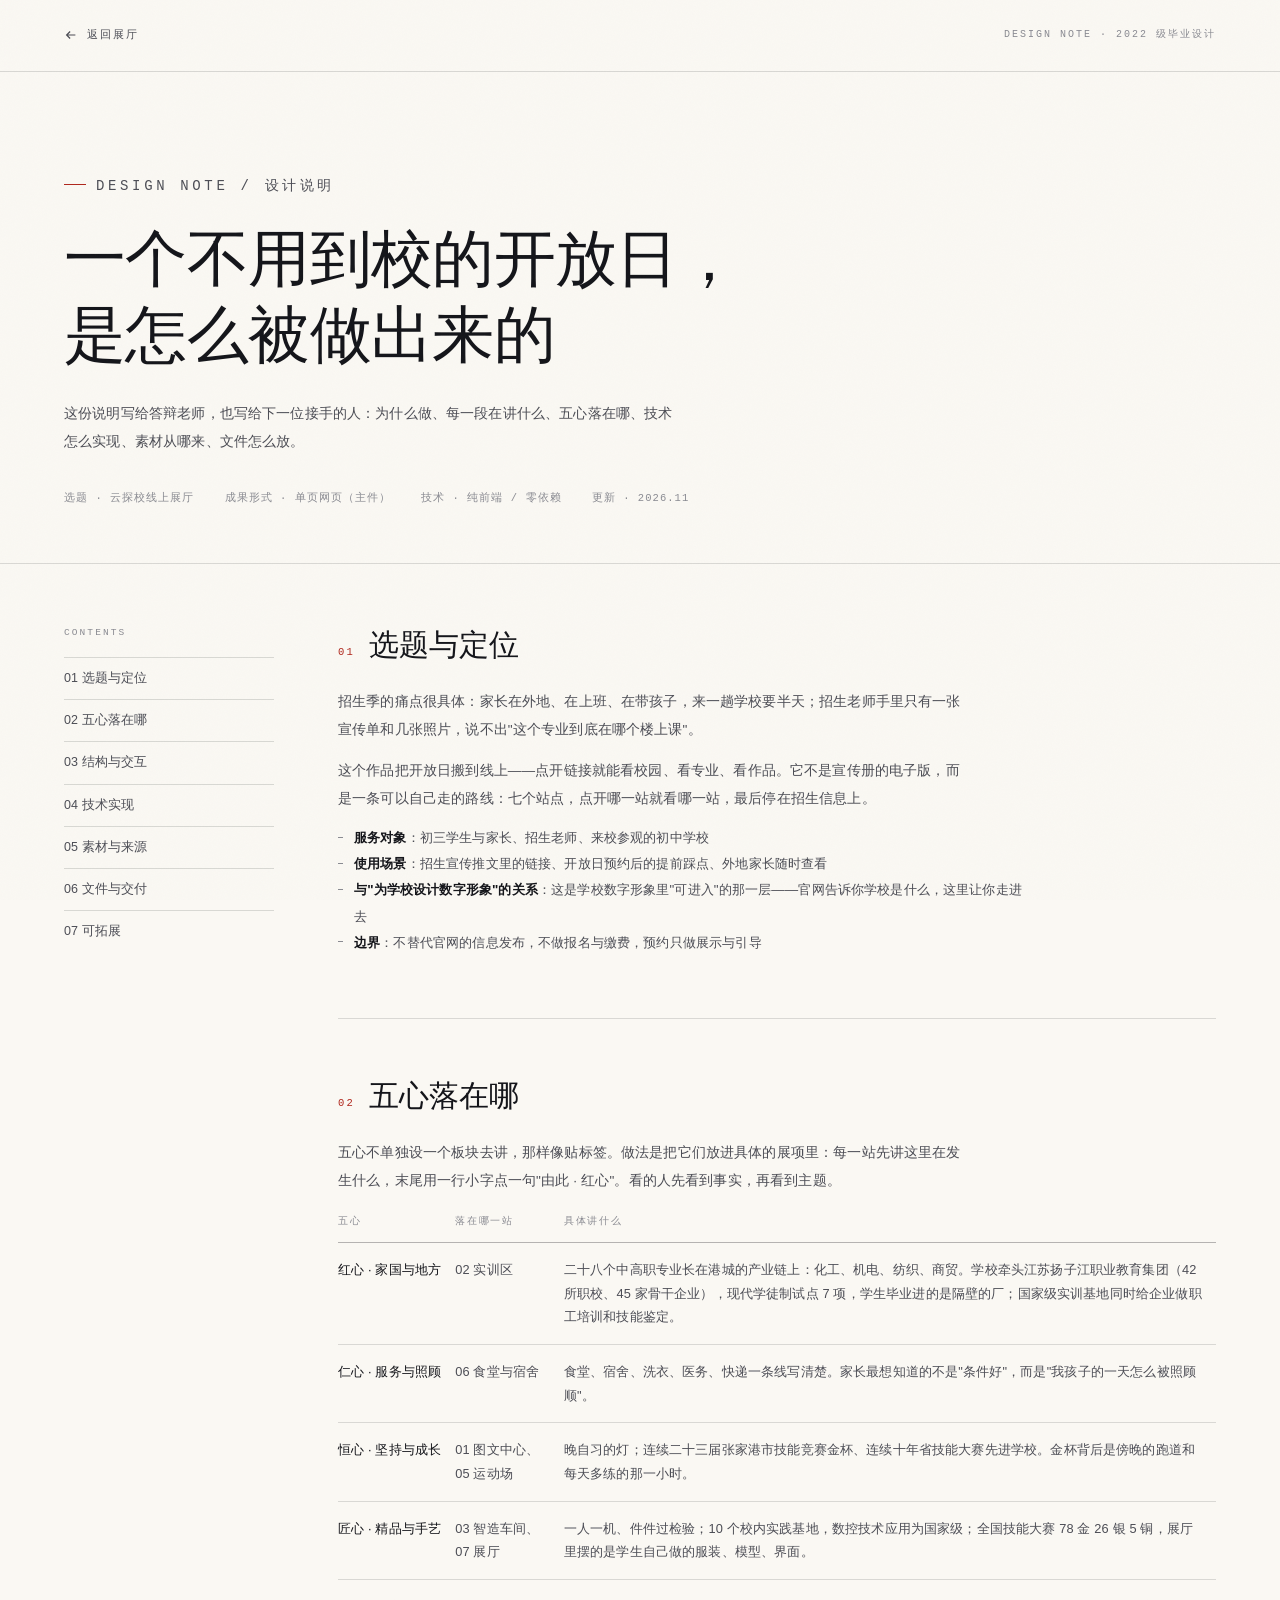
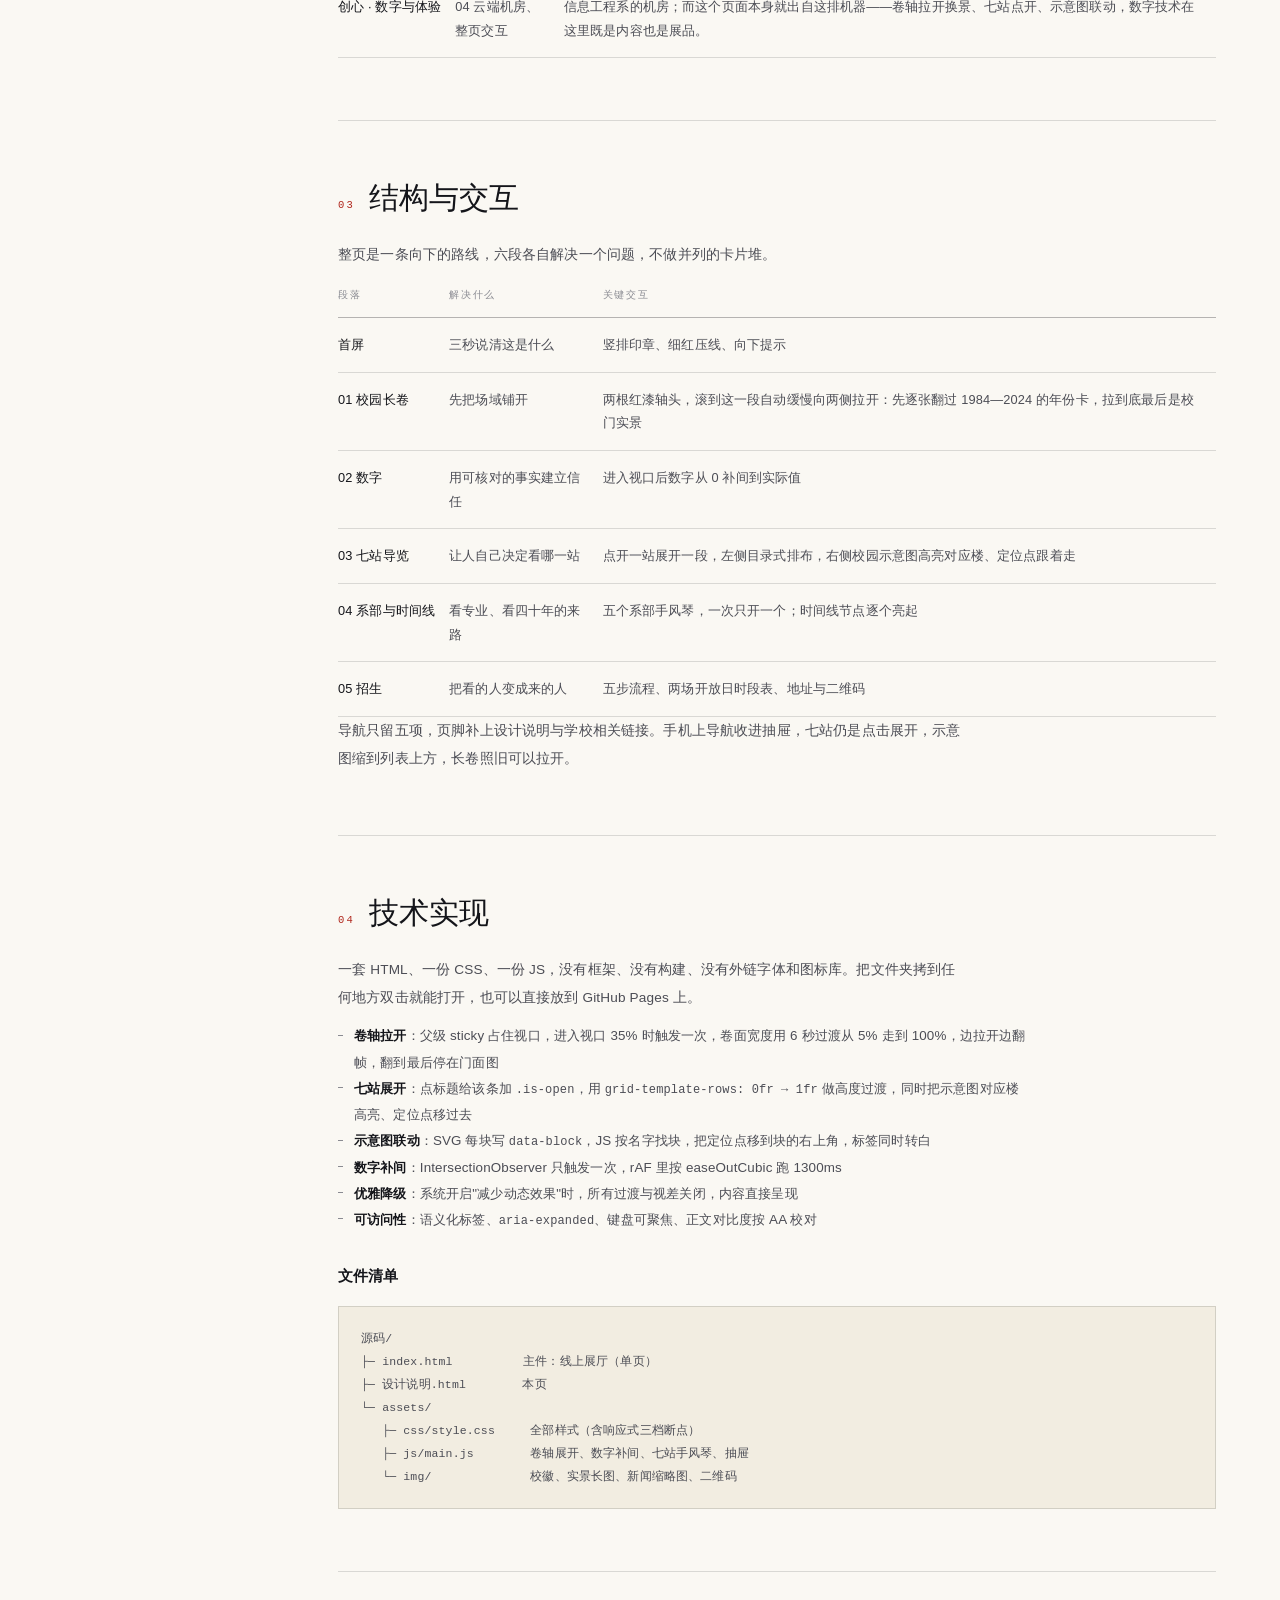
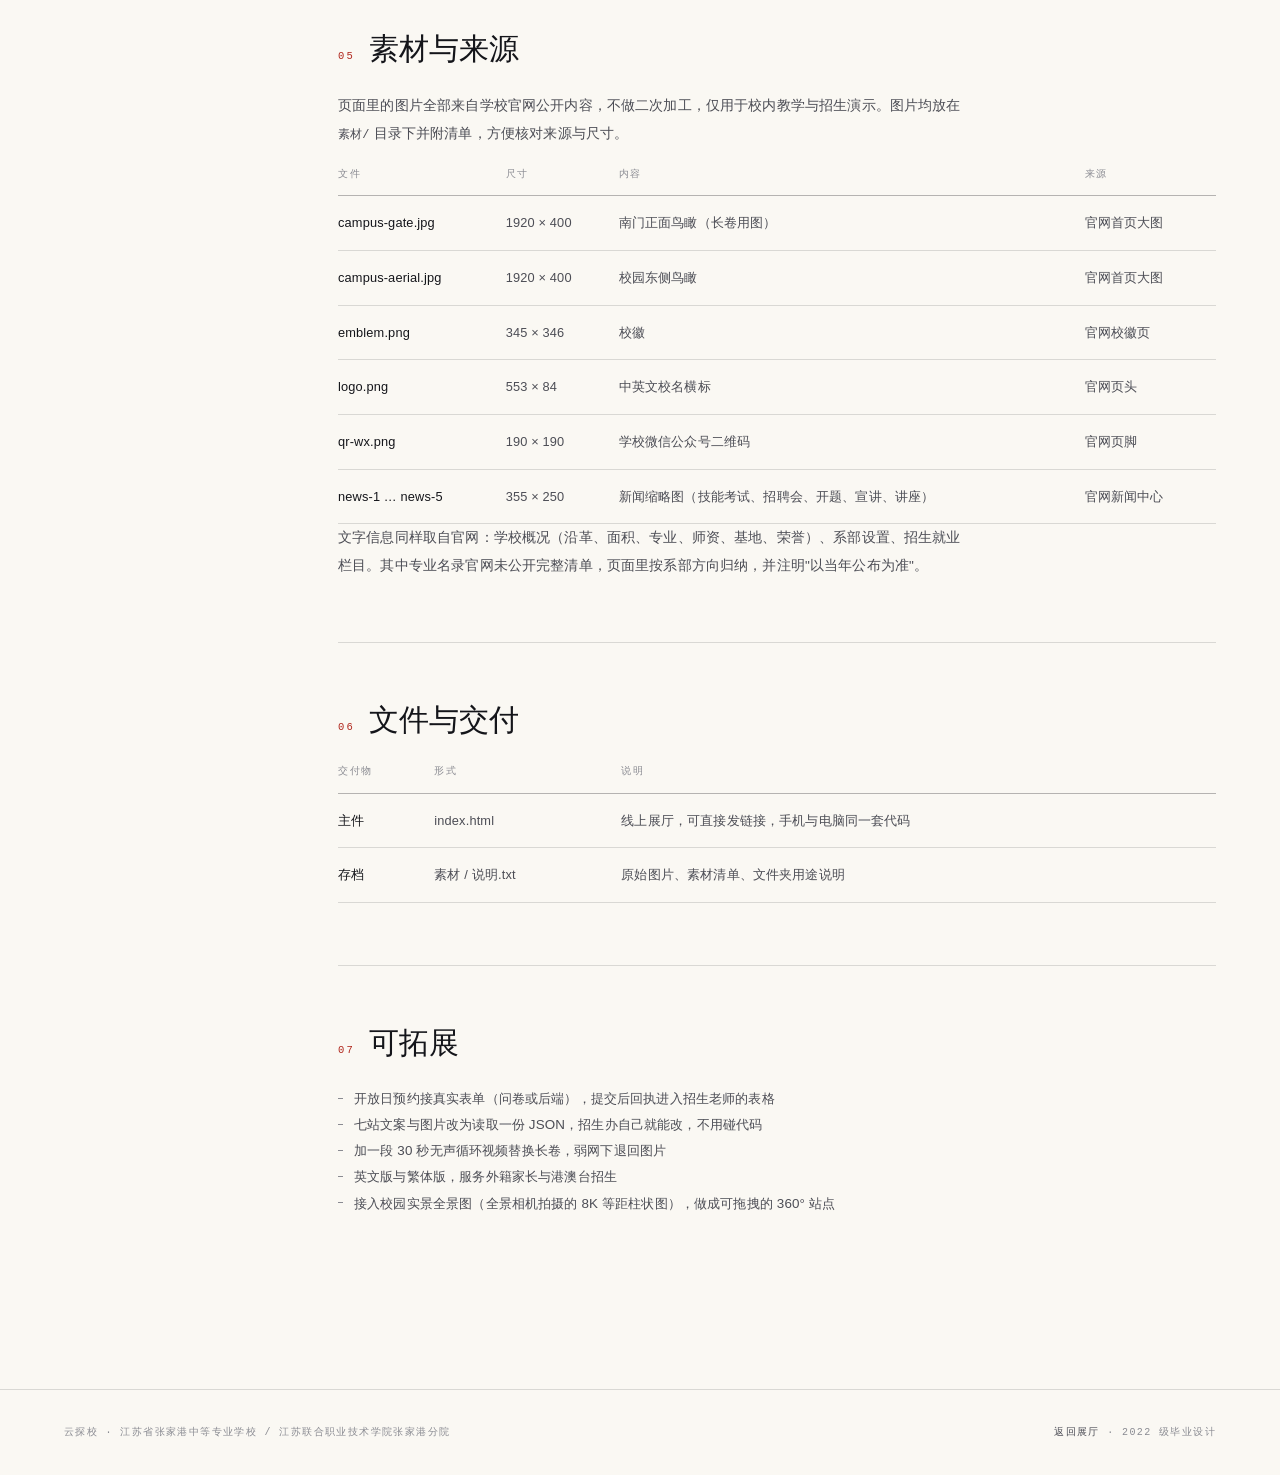
==== commit fd959f66: "改版：卷轴改年份长卷、七站点开、全站天空背景、招生待定" ====
--- a/设计说明.html
+++ b/设计说明.html
@@ -25,7 +25,7 @@
   <p>这份说明写给答辩老师，也写给下一位接手的人：为什么做、每一段在讲什么、五心落在哪、技术怎么实现、素材从哪来、文件怎么放。</p>
   <div class="doc__meta">
     <span>选题 · 云探校线上展厅</span>
-    <span>成果形式 · 网页主件 + 三样配套</span>
+    <span>成果形式 · 单页网页（主件）</span>
     <span>技术 · 纯前端 / 零依赖</span>
     <span>更新 · 2026.11</span>
   </div>
@@ -48,7 +48,7 @@
     <section class="doc__sec" id="s1">
       <h2><i>01</i>选题与定位</h2>
       <p>招生季的痛点很具体：家长在外地、在上班、在带孩子，来一趟学校要半天；招生老师手里只有一张宣传单和几张照片，说不出"这个专业到底在哪个楼上课"。</p>
-      <p>这个作品把开放日搬到线上——点开链接就能看校园、看专业、看作品。它不是宣传册的电子版，而是一条可以自己走的路线：从校门进去，走过八站，最后停在招生信息上。</p>
+      <p>这个作品把开放日搬到线上——点开链接就能看校园、看专业、看作品。它不是宣传册的电子版，而是一条可以自己走的路线：七个站点，点开哪一站就看哪一站，最后停在招生信息上。</p>
       <ul>
         <li><b>服务对象</b>：初三学生与家长、招生老师、来校参观的初中学校</li>
         <li><b>使用场景</b>：招生宣传推文里的链接、开放日预约后的提前踩点、外地家长随时查看</li>
@@ -67,28 +67,28 @@
         <tbody>
           <tr>
             <td>红心 · 家国与地方</td>
-            <td>01 校门、04 智造车间</td>
-            <td>二十八个中高职专业长在港城的产业链上：化工、机电、纺织、商贸。学校牵头江苏扬子江职业教育集团（42 所职校、45 家骨干企业），现代学徒制试点 7 项，学生毕业进的是隔壁的厂。</td>
+            <td>02 实训区</td>
+            <td>二十八个中高职专业长在港城的产业链上：化工、机电、纺织、商贸。学校牵头江苏扬子江职业教育集团（42 所职校、45 家骨干企业），现代学徒制试点 7 项，学生毕业进的是隔壁的厂；国家级实训基地同时给企业做职工培训和技能鉴定。</td>
           </tr>
           <tr>
             <td>仁心 · 服务与照顾</td>
-            <td>07 食堂与宿舍</td>
+            <td>06 食堂与宿舍</td>
             <td>食堂、宿舍、洗衣、医务、快递一条线写清楚。家长最想知道的不是"条件好"，而是"我孩子的一天怎么被照顾顺"。</td>
           </tr>
           <tr>
             <td>恒心 · 坚持与成长</td>
-            <td>02 图文中心、06 运动场</td>
+            <td>01 图文中心、05 运动场</td>
             <td>晚自习的灯；连续二十三届张家港市技能竞赛金杯、连续十年省技能大赛先进学校。金杯背后是傍晚的跑道和每天多练的那一小时。</td>
           </tr>
           <tr>
             <td>匠心 · 精品与手艺</td>
-            <td>03 实训组团、08 展厅</td>
+            <td>03 智造车间、07 展厅</td>
             <td>一人一机、件件过检验；10 个校内实践基地，数控技术应用为国家级；全国技能大赛 78 金 26 银 5 铜，展厅里摆的是学生自己做的服装、模型、界面。</td>
           </tr>
           <tr>
             <td>创心 · 数字与体验</td>
-            <td>05 云端机房、整页交互</td>
-            <td>信息工程系的机房；而这个页面本身就出自这排机器——卷轴拉开、八站滚动、示意图联动，数字技术在这里既是内容也是展品。</td>
+            <td>04 云端机房、整页交互</td>
+            <td>信息工程系的机房；而这个页面本身就出自这排机器——卷轴拉开换景、七站点开、示意图联动，数字技术在这里既是内容也是展品。</td>
           </tr>
         </tbody>
       </table>
@@ -103,22 +103,22 @@
         </thead>
         <tbody>
           <tr><td>首屏</td><td>三秒说清这是什么</td><td>竖排印章、细红压线、向下提示</td></tr>
-          <tr><td>01 校园长卷</td><td>先把场域铺开</td><td>两根红漆轴头，随滚动从中间向两侧拉开，露出 1920×400 实景长图</td></tr>
+          <tr><td>01 校园长卷</td><td>先把场域铺开</td><td>两根红漆轴头，滚到这一段自动缓慢向两侧拉开：先逐张翻过 1984—2024 的年份卡，拉到底最后是校门实景</td></tr>
           <tr><td>02 数字</td><td>用可核对的事实建立信任</td><td>进入视口后数字从 0 补间到实际值</td></tr>
-          <tr><td>03 八站导览</td><td>让人"走"一遍校园</td><td>760vh 长滚动区，滚过一站换一站；右侧示意图高亮对应楼，定位点跟随；底部八段节拍可点击直达</td></tr>
+          <tr><td>03 七站导览</td><td>让人自己决定看哪一站</td><td>点开一站展开一段，左侧目录式排布，右侧校园示意图高亮对应楼、定位点跟着走</td></tr>
           <tr><td>04 系部与时间线</td><td>看专业、看四十年的来路</td><td>五个系部手风琴，一次只开一个；时间线节点逐个亮起</td></tr>
           <tr><td>05 招生</td><td>把看的人变成来的人</td><td>五步流程、两场开放日时段表、地址与二维码</td></tr>
         </tbody>
       </table>
-      <p>导航只留五项，页脚补上设计说明与配套物料。手机上导航收进抽屉，八站改为纵向排布，示意图缩到段落顶部，长卷仍可拉开。</p>
+      <p>导航只留五项，页脚补上设计说明与学校相关链接。手机上导航收进抽屉，七站仍是点击展开，示意图缩到列表上方，长卷照旧可以拉开。</p>
     </section>
 
     <section class="doc__sec" id="s4">
       <h2><i>04</i>技术实现</h2>
       <p>一套 HTML、一份 CSS、一份 JS，没有框架、没有构建、没有外链字体和图标库。把文件夹拷到任何地方双击就能打开，也可以直接放到 GitHub Pages 上。</p>
       <ul>
-        <li><b>卷轴拉开</b>：父级 sticky 占住视口，滚动进度映射到卷面宽度（5% → 100%），用 easeOut 曲线让起手快、收尾稳；卷面用 clip-path 只裁左右，轴头允许出界</li>
-        <li><b>八站切换</b>：<span style="font-family:var(--mono);font-size:12px">p = -rect.top / (height - innerHeight)</span>，取整得到站点索引，给对应站、示意图块、节拍条加 <span style="font-family:var(--mono);font-size:12px">.is-on</span></li>
+        <li><b>卷轴拉开</b>：父级 sticky 占住视口，进入视口 35% 时触发一次，卷面宽度用 6 秒过渡从 5% 走到 100%，边拉开边翻帧，翻到最后停在门面图</li>
+        <li><b>七站展开</b>：点标题给该条加 <span style="font-family:var(--mono);font-size:12px">.is-open</span>，用 <span style="font-family:var(--mono);font-size:12px">grid-template-rows: 0fr → 1fr</span> 做高度过渡，同时把示意图对应楼高亮、定位点移过去</li>
         <li><b>示意图联动</b>：SVG 每块写 <span style="font-family:var(--mono);font-size:12px">data-block</span>，JS 按名字找块，把定位点移到块的右上角，标签同时转白</li>
         <li><b>数字补间</b>：IntersectionObserver 只触发一次，rAF 里按 easeOutCubic 跑 1300ms</li>
         <li><b>优雅降级</b>：系统开启"减少动态效果"时，所有过渡与视差关闭，内容直接呈现</li>
@@ -130,7 +130,7 @@
 ├─ 设计说明.html        本页
 └─ assets/
    ├─ css/style.css     全部样式（含响应式三档断点）
-   ├─ js/main.js        滚动叙事、数字补间、手风琴、抽屉
+   ├─ js/main.js        卷轴展开、数字补间、七站手风琴、抽屉
    └─ img/              校徽、实景长图、新闻缩略图、二维码</div>
     </section>
 
@@ -161,9 +161,6 @@
         </thead>
         <tbody>
           <tr><td>主件</td><td>index.html</td><td>线上展厅，可直接发链接，手机与电脑同一套代码</td></tr>
-          <tr><td>配套一</td><td>短视频分镜</td><td>60 秒竖屏 9:16，六个镜头对应六站，字幕即旁白</td></tr>
-          <tr><td>配套二</td><td>动态路线图</td><td>1080 × 1080，取本页示意图，八个点位循环点亮</td></tr>
-          <tr><td>配套三</td><td>招生海报</td><td>A3 竖版 300dpi，纸白底、朱红标题、出血 3mm</td></tr>
           <tr><td>存档</td><td>素材 / 说明.txt</td><td>原始图片、素材清单、文件夹用途说明</td></tr>
         </tbody>
       </table>
@@ -173,7 +170,7 @@
       <h2><i>07</i>可拓展</h2>
       <ul>
         <li>开放日预约接真实表单（问卷或后端），提交后回执进入招生老师的表格</li>
-        <li>八站文案与图片改为读取一份 JSON，招生办自己就能改，不用碰代码</li>
+        <li>七站文案与图片改为读取一份 JSON，招生办自己就能改，不用碰代码</li>
         <li>加一段 30 秒无声循环视频替换长卷，弱网下退回图片</li>
         <li>英文版与繁体版，服务外籍家长与港澳台招生</li>
         <li>接入校园实景全景图（全景相机拍摄的 8K 等距柱状图），做成可拖拽的 360° 站点</li>
--- a/assets/css/style.css
+++ b/assets/css/style.css
@@ -1,13 +1,4 @@
-/* ============================================================
-   云探校 · 招生开放日线上展厅
-   江苏省张家港中等专业学校 / 江苏联合职业技术学院张家港分院
-   ------------------------------------------------------------
-   00 tokens   01 base   02 nav/drawer   03 hero   04 unroll
-   05 section  06 stats  07 stops/plan  08 hearts  09 majors
-   10 craft    11 admit  12 kit         13 foot    14 motion
-   ============================================================ */
-
-/* ---------- 00 tokens ---------- */
+
 :root{
   --paper:      #FAF8F3;
   --paper-2:    #F2EDE1;
@@ -30,12 +21,11 @@
   --max: 1320px;
 }
 
-/* ---------- 01 base ---------- */
 *,*::before,*::after{ box-sizing:border-box; }
-html{ -webkit-text-size-adjust:100%; scroll-behavior:smooth; }
+html{ -webkit-text-size-adjust:100%; scroll-behavior:smooth; background:#FAF8F3; }
 body{
   margin:0;
-  background:var(--paper);
+  background:transparent;
   color:var(--ink);
   font-family:var(--sans);
   font-size:15px;
@@ -45,8 +35,47 @@
   text-rendering:optimizeLegibility;
   overflow-x:hidden;
 }
-body::after{               /* 极淡纸纹 */
+
+.sky{
+  position:fixed; inset:0;
+  z-index:-1;
+  pointer-events:none;
+  overflow:hidden;
+  background:
+    linear-gradient(180deg,
+      #BBD7EC 0%,
+      #CDE2F0 22%,
+      #E3EDF2 48%,
+      #F2F2EA 74%,
+      #FAF8F3 100%);
+}
+.sky::after{
   content:"";
+  position:absolute; left:0; right:0; bottom:0; height:30%;
+  background:linear-gradient(180deg, rgba(250,248,243,0) 0%, rgba(250,248,243,.9) 82%);
+}
+.sky__c{
+  position:absolute;
+  display:block;
+  width:58vw; height:24vw;
+  margin-left:-29vw;
+  background-repeat:no-repeat;
+  background-size:100% 100%;
+  background-image:url("data:image/svg+xml,%3Csvg xmlns='http://www.w3.org/2000/svg' viewBox='0 0 320 130'%3E%3Cg fill='%23ffffff'%3E%3Cellipse cx='78' cy='86' rx='62' ry='32'/%3E%3Cellipse cx='148' cy='64' rx='62' ry='44'/%3E%3Cellipse cx='222' cy='82' rx='58' ry='32'/%3E%3Cellipse cx='156' cy='98' rx='104' ry='24'/%3E%3C/g%3E%3C/svg%3E");
+  filter:blur(7px);
+  will-change:transform;
+  animation:skyDrift linear infinite;
+}
+.sky__c--1{ top:4vh;  animation-duration:150s; animation-delay:-10s;  opacity:.92; --s:1.15; }
+.sky__c--2{ top:16vh; animation-duration:210s; animation-delay:-80s;  opacity:.8;  --s:.85; }
+.sky__c--3{ top:30vh; animation-duration:190s; animation-delay:-140s; opacity:.7;  --s:1.3; }
+.sky__c--4{ top:-3vh; animation-duration:260s; animation-delay:-200s; opacity:.66; --s:.7; }
+.sky__c--5{ top:40vh; animation-duration:230s; animation-delay:-45s;  opacity:.55; --s:1.6; }
+@keyframes skyDrift{
+  from{ transform:translateX(-32vw) scale(var(--s,1)); }
+  to  { transform:translateX(132vw) scale(var(--s,1)); }
+}
+body::after{  content:"";
   position:fixed; inset:0;
   pointer-events:none;
   z-index:9999;
@@ -94,7 +123,6 @@
 .btn--ghost{ color:var(--ink); }
 .btn--ghost:hover{ background:var(--ink); color:var(--paper); }
 
-/* ---------- 02 nav ---------- */
 .nav{
   position:fixed; inset:0 0 auto 0; z-index:120;
   height:var(--nav-h);
@@ -147,10 +175,10 @@
 .nav__cta:hover{ border-color:var(--ink); background:var(--ink); color:var(--paper); }
 .nav__burger{ display:none; margin-left:auto; }
 
-/* drawer */
 .drawer{
   position:fixed; inset:0; z-index:200;
-  background:var(--paper);
+  background:rgba(250,248,243,.97);
+  backdrop-filter:blur(6px);
   padding:24px var(--pad);
   display:flex; flex-direction:column;
   transform:translateY(-100%);
@@ -176,7 +204,6 @@
   margin-top:auto; font-size:12px; color:var(--ink-3); line-height:1.9;
 }
 
-/* ---------- 03 hero ---------- */
 .hero{
   position:relative;
   min-height:92vh;
@@ -188,6 +215,7 @@
 .hero__bg{ display:none; }
 .hero__veil{ display:none; }
 .hero__grid{
+  display:none;
   position:absolute; inset:0;
   pointer-events:none;
   opacity:.5;
@@ -229,8 +257,8 @@
   margin:clamp(28px,5vh,60px) 0 0;
   font-weight:400;
 }
-.hero__title span{ position:relative; display:inline-block; }
-.hero__title span::after{
+.hero__title > span{ position:relative; display:inline-block; }
+.hero__title > span::after{
   content:"";
   position:absolute; left:4%; right:4%; bottom:-.02em;
   height:.022em;
@@ -285,93 +313,160 @@
   60%,100%{ transform:translateY(100%); }
 }
 
-/* ---------- 04 unroll 卷轴 ---------- */
-.unroll{ position:relative; height:280vh; background:var(--paper); }
+.unroll{
+  position:relative;
+  height:150vh;
+  background:transparent;
+}
 .unroll__sticky{
-  position:sticky; top:0; height:100vh;
+  position:sticky; top:0;
+  height:100vh;
   display:flex; flex-direction:column; justify-content:center;
-  padding:calc(var(--nav-h) + 10px) 0 40px;
+  padding-top:var(--nav-h);
   overflow:hidden;
 }
 .unroll__head{
-  max-width:var(--max); width:100%; margin:0 auto;
-  padding-inline:var(--pad);
-  margin-bottom:clamp(22px,4vh,44px);
+  position:relative; z-index:6;
+  width:100%; max-width:var(--max); margin:0 auto;
+  padding:0 var(--pad) clamp(16px,2.6vh,34px);
 }
 .unroll__head h2{
-  font-family:var(--serif);
-  font-size:clamp(30px, 4.2vw, 56px);
-  line-height:1.22; letter-spacing:-.01em;
-  margin-top:14px; font-weight:400;
-}
-.unroll__head h2 em{ font-style:normal; color:var(--ink-3); }
+  font-family:var(--serif); font-weight:400;
+  font-size:clamp(38px, 6.6vw, 96px);
+  line-height:1.02; letter-spacing:-.035em;
+}
+.unroll__head h2 em{ font-style:normal; color:var(--red); }
+.unroll__head::before{  content:"";
+  position:absolute; left:var(--pad); bottom:0;
+  height:2px; width:calc(100% - var(--pad) * 2);
+  background:rgba(176,39,29,.13);
+}
+.unroll.is-open .unroll__head::after{ width:calc(100% - var(--pad) * 2); }
+.unroll__head::after{  content:"";
+  position:absolute; left:var(--pad); bottom:0;
+  height:2px; width:calc(var(--p,0) * (100% - var(--pad) * 2));
+  background:var(--red);
+  transform:skewY(-.6deg);
+  opacity:.92;
+}
+
 .unroll__stage{
-  height:clamp(240px, 44vh, 440px);
+  position:relative;
+  width:100vw; margin-left:calc(50% - 50vw);
+  height:clamp(300px, 56vh, 620px);
   display:flex; align-items:center; justify-content:center;
-  position:relative;
+  z-index:2;
 }
 .unroll__band{
   position:relative;
-  height:100%;
-  width:5%;
+  height:100%; width:5%;
   max-width:100vw;
   will-change:width;
-  clip-path:inset(-12% 0 -12% 0);
-}
+  transition:width 6s cubic-bezier(.25,.7,.3,1);
+}
+.unroll__frame{  position:absolute; inset:0;
+  overflow:hidden;
+  background:var(--ink);
+}
+.unroll.is-open .unroll__frame::after{ opacity:0; }
+.unroll__frame::after{  content:"";
+  position:absolute; inset:0; z-index:4;
+  background:rgba(20,21,26,.66);
+  opacity:.66;
+  transition:opacity 4s ease;
+  pointer-events:none;
+}
+
 .unroll__img{
   position:absolute; top:0; bottom:0;
-  left:50%; width:100vw; transform:translateX(-50%);
-  background-position:center 52%;
+  left:50%; width:100vw;
+  transform:translateX(-50%) scale(calc(var(--zoom,1.28) * var(--k,1)));
+  background-position:center 55%;
   background-size:cover;
   background-repeat:no-repeat;
-  overflow:hidden;
-  box-shadow:inset 0 0 60px rgba(20,21,26,.10);
-}
+  opacity:0;
+  transition:opacity .34s cubic-bezier(.22,.7,.3,1);
+  will-change:transform, opacity;
+}
+.unroll__img.is-on{ opacity:1; }
 .unroll__img::after{
   content:""; position:absolute; inset:0;
-  background:linear-gradient(90deg, rgba(20,21,26,.16), transparent 6%, transparent 94%, rgba(20,21,26,.16));
-}
+  background:
+    linear-gradient(180deg, rgba(20,21,26,.28), transparent 22%, transparent 74%, rgba(20,21,26,.42)),
+    linear-gradient(90deg, rgba(20,21,26,.22), transparent 10%, transparent 90%, rgba(20,21,26,.22));
+}
+
+.unroll__card{
+  position:absolute; inset:0;
+  display:grid; place-items:center;
+  background:radial-gradient(130% 96% at 50% 0%, #FCFAF4, #EDE5D4 82%);
+  opacity:0;
+  transition:opacity .34s cubic-bezier(.22,.7,.3,1);
+}
+.unroll__card.is-on{ opacity:1; }
+.unroll__cin{ width:min(880px, 86vw); text-align:center; }
+.unroll__yr{
+  display:block; font-family:var(--serif);
+  font-size:clamp(56px, 9.2vw, 130px);
+  line-height:.84; letter-spacing:-.05em;
+  color:var(--red);
+}
+.unroll__ev{
+  font-family:var(--serif); font-size:clamp(17px, 2.2vw, 28px);
+  line-height:1.5; margin-top:clamp(10px, 2.2vh, 22px);
+}
+.unroll__tx{
+  position:relative; margin:clamp(12px, 2vh, 20px) auto 0;
+  max-width:24em; font-size:clamp(12px, 1.05vw, 13.5px);
+  line-height:2; color:var(--ink-2);
+  padding-top:clamp(12px, 2vh, 18px);
+}
+.unroll__tx::before{
+  content:""; position:absolute; top:0; left:50%;
+  width:34px; height:1px; background:var(--gold);
+  transform:translateX(-50%);
+}
+
 .roller{
-  position:absolute; top:-3.5%; bottom:-3.5%;
-  width:13px; z-index:3;
-  background:linear-gradient(90deg,#7E150E,#B0271D 42%,#D0543A 52%,#8E1A12);
-  box-shadow:0 6px 18px rgba(20,21,26,.16), inset 0 0 0 1px rgba(255,255,255,.18);
+  position:absolute; top:-4%; bottom:-4%;
+  width:22px; z-index:5;
+  background:linear-gradient(90deg,#4E0905 0%,#8E1A12 22%,#C0301F 46%,#E0674A 56%,#8E1A12 80%,#4E0905 100%);
+  box-shadow:
+    0 22px 50px rgba(20,21,26,.34),
+    0 0 0 1px rgba(250,248,243,.5),
+    inset 0 0 0 1px rgba(255,255,255,.26);
+  border-radius:3px;
+}
+.roller::before,.roller::after{
+  content:""; position:absolute; left:-7px; right:-7px; height:13px;
+  background:linear-gradient(180deg,#E6C489,#B08A4E 42%,#7A5726);
   border-radius:2px;
-}
-.roller::before,.roller::after{
-  content:""; position:absolute; left:-4px; right:-4px; height:9px;
-  background:linear-gradient(180deg,#C9A469,#8E6A33);
-  border-radius:2px;
-}
-.roller::before{ top:-7px; }
-.roller::after{ bottom:-7px; }
+  box-shadow:0 2px 8px rgba(20,21,26,.22);
+}
+.roller::before{ top:-8px; }
+.roller::after{ bottom:-8px; }
 .roller--l{ left:0; }
 .roller--r{ right:0; }
+
 .unroll__foot{
+  position:relative; z-index:6;
   max-width:var(--max); width:100%; margin:0 auto;
-  padding:clamp(18px,3.4vh,34px) var(--pad) 0;
-  display:flex; align-items:baseline; justify-content:space-between; gap:24px;
-  border-top:1px solid var(--line);
-  margin-top:clamp(18px,3.4vh,34px);
+  padding:clamp(16px,2.8vh,30px) var(--pad) 0;
+  display:flex; align-items:flex-end; justify-content:space-between; gap:24px;
 }
 .unroll__cap{
   font-family:var(--serif);
-  font-size:clamp(15px,1.7vw,21px);
-  letter-spacing:.02em;
+  font-size:clamp(17px,2.1vw,28px);
+  line-height:1.3; letter-spacing:.01em;
   transition:opacity .45s ease;
-}
-.unroll__cap small{
-  display:block; font-family:var(--mono); font-size:10px;
-  letter-spacing:.22em; color:var(--ink-3); margin-top:6px;
 }
 .unroll__mark{
   font-family:var(--mono); font-size:9.5px;
   letter-spacing:.2em; color:var(--ink-3); flex:none;
 }
 
-/* ---------- 05 section ---------- */
 .sec{ position:relative; padding:clamp(72px,11vh,140px) 0; }
-.sec--paper{ background:var(--paper-2); }
+.sec--paper{ background:rgba(255,255,255,.30); }
 .sec__head{
   display:grid; grid-template-columns:minmax(0,1.15fr) minmax(0,.85fr);
   gap:clamp(24px,5vw,72px);
@@ -388,7 +483,6 @@
 }
 .sec__lead{ color:var(--ink-2); font-size:14.5px; line-height:1.95; max-width:34em; }
 
-/* ---------- 06 stats ---------- */
 .stats{
   display:grid;
   grid-template-columns:repeat(4,minmax(0,1fr));
@@ -414,74 +508,98 @@
 .stat__t{ margin-top:14px; font-size:13.5px; letter-spacing:.02em; }
 .stat__d{ margin-top:8px; font-size:12px; color:var(--ink-3); line-height:1.75; }
 
-/* ---------- 07 stops / plan ---------- */
-.stops{ position:relative; height:760vh; background:var(--paper); }
-.stops__sticky{
-  position:sticky; top:0;
-  height:100vh;
+.walk{ padding:clamp(64px,10vh,132px) 0 clamp(56px,9vh,110px); }
+.walk__grid{
   display:grid;
-  grid-template-columns:minmax(0,1fr) minmax(240px, 380px);
-  grid-template-rows:1fr auto;
-  grid-template-areas:"stage side" "foot foot";
-  gap:clamp(24px,5vw,72px) clamp(28px,6vw,90px);
-  padding:calc(var(--nav-h) + 26px) var(--pad) 26px;
-  max-width:var(--max); margin-inline:auto;
+  grid-template-columns:minmax(0,1.32fr) minmax(0,.68fr);
+  gap:clamp(28px,5vw,80px);
+  align-items:start;
+}
+
+.walk__list{ border-top:1px solid var(--line-2); }
+.walk__it{ border-bottom:1px solid var(--line); }
+.walk__hd{
+  width:100%;
+  display:grid;
+  grid-template-columns:58px minmax(0,1fr) auto 16px;
+  gap:clamp(10px,1.6vw,24px);
   align-items:center;
-}
-.stops__stage{ grid-area:stage; position:relative; align-self:stretch; }
-.stop{
-  position:absolute; inset:0;
-  display:flex; flex-direction:column; justify-content:center;
-  opacity:0; transform:translateY(22px);
-  transition:opacity .55s ease, transform .55s ease;
-  pointer-events:none;
-}
-.stop.is-on{ opacity:1; transform:none; pointer-events:auto; }
-.stop__idx{
-  font-family:var(--mono); font-size:11px;
-  letter-spacing:.26em; color:var(--red);
-}
-.stop__en{
+  text-align:left;
+  padding:clamp(20px,2.6vh,32px) 0;
+}
+.walk__no{
+  font-family:var(--mono); font-size:10.5px;
+  letter-spacing:.22em; color:var(--ink-3);
+  transition:color .35s ease;
+}
+.walk__nm{
+  font-family:var(--serif); font-weight:400;
+  font-size:clamp(24px,3.1vw,42px);
+  line-height:1.1; letter-spacing:-.015em;
+  transition:color .35s ease, transform .55s cubic-bezier(.22,.61,.36,1);
+}
+.walk__hd:hover .walk__nm{ color:var(--red); transform:translateX(4px); }
+.walk__en{
   font-family:var(--mono); font-size:9.5px;
-  letter-spacing:.24em; text-transform:uppercase; color:var(--ink-3);
-  margin-top:10px;
-}
-.stop__name{
-  font-family:var(--serif);
-  font-size:clamp(38px, 5.6vw, 78px);
-  line-height:1.02; letter-spacing:-.03em;
-  margin:clamp(12px,2vh,22px) 0 clamp(16px,2.4vh,26px);
-  font-weight:400;
-}
-.stop__desc{ max-width:35em; color:var(--ink-2); font-size:14px; line-height:1.95; }
-.stop__tags{ display:flex; flex-wrap:wrap; gap:8px; margin-top:clamp(16px,2.4vh,26px); }
-.stop__tags li{
+  letter-spacing:.24em; color:var(--ink-3);
+  justify-self:end; white-space:nowrap;
+  transition:color .35s ease;
+}
+.walk__it.is-open .walk__nm,
+.walk__it.is-open .walk__no,
+.walk__it.is-open .walk__en{ color:var(--red); }
+
+.walk__ic{ position:relative; width:12px; height:12px; justify-self:end; }
+.walk__ic::before,.walk__ic::after{
+  content:""; position:absolute; background:var(--ink-2);
+  transition:transform .5s cubic-bezier(.22,.61,.36,1), background .3s;
+}
+.walk__ic::before{ left:0; right:0; top:5.5px; height:1px; }
+.walk__ic::after{ top:0; bottom:0; left:5.5px; width:1px; }
+.walk__it.is-open .walk__ic::after{ transform:scaleY(0); }
+.walk__it.is-open .walk__ic::before{ background:var(--red); }
+
+.walk__bd{
+  display:grid; grid-template-rows:0fr;
+  transition:grid-template-rows .6s cubic-bezier(.4,0,.2,1);
+}
+.walk__it.is-open .walk__bd{ grid-template-rows:1fr; }
+.walk__in{ overflow:hidden; }
+.walk__body{
+  padding:0 0 clamp(24px,3.4vh,38px) clamp(0px,5.6vw,82px);
+  max-width:42em;
+}
+.walk__desc{ color:var(--ink-2); font-size:13.4px; line-height:2.05; }
+.walk__tags{ display:flex; flex-wrap:wrap; gap:8px; margin-top:18px; }
+.walk__tags li{
   font-size:11.5px; color:var(--ink-2);
   border:1px solid var(--line-2);
   padding:5px 11px; letter-spacing:.02em;
 }
-.stop__stay{
-  font-family:var(--mono); font-size:10px;
-  letter-spacing:.2em; color:var(--ink-3);
-  margin-top:clamp(14px,2.2vh,24px);
-}
-.stop__heart{
-  margin-top:clamp(14px,2.2vh,22px);
-  padding-top:clamp(10px,1.6vh,14px);
+.walk__heart{
+  margin-top:16px; padding-top:14px;
   border-top:1px solid var(--line);
-  max-width:33em;
-  font-size:12.2px; line-height:1.85; color:var(--ink-2);
-}
-.stop__heart b{
-  display:inline-block;
-  font-weight:400; font-family:var(--mono);
-  font-size:9.5px; letter-spacing:.2em;
-  color:var(--red);
-  margin-right:10px;
-  vertical-align:1px;
-}
-
-.stops__side{ grid-area:side; align-self:center; }
+}
+.walk__heart b{
+  font-family:var(--mono); font-weight:400;
+  font-size:9.5px; letter-spacing:.22em; color:var(--red);
+}
+
+.walk__side{ position:sticky; top:calc(var(--nav-h) + 42px); }
+.walk__num{
+  display:flex; align-items:baseline; gap:12px;
+  margin-bottom:clamp(14px,2.2vh,24px);
+  padding-bottom:12px; border-bottom:1px solid var(--line);
+}
+.walk__num span{
+  font-family:var(--mono); font-size:10.5px;
+  letter-spacing:.2em; color:var(--red);
+}
+.walk__num b{
+  font-family:var(--serif); font-weight:400;
+  font-size:clamp(17px,1.9vw,24px); letter-spacing:.02em;
+}
+
 .plan{ width:100%; }
 .plan svg{ width:100%; height:auto; display:block; overflow:visible; }
 .plan__frame{ fill:none; stroke:var(--line); stroke-width:.8; }
@@ -502,72 +620,14 @@
 .plan__b.is-on + .plan__l{ fill:#fff; }
 .plan__dot{
   fill:var(--paper); stroke:var(--red); stroke-width:1.4;
-  transition:cx .55s cubic-bezier(.22,.61,.36,1), cy .55s cubic-bezier(.22,.61,.36,1);
+  transition:cx .6s cubic-bezier(.22,.61,.36,1), cy .6s cubic-bezier(.22,.61,.36,1);
 }
 .plan__hint{
   font-family:var(--mono); font-size:9px;
   letter-spacing:.2em; color:var(--ink-3);
-  text-align:right; margin-top:10px;
-}
-
-.stops__foot{
-  grid-area:foot;
-  display:flex; align-items:center; justify-content:space-between;
-  gap:24px; padding-top:16px; border-top:1px solid var(--line);
-}
-.stops__hint{
-  font-family:var(--mono); font-size:10px;
-  letter-spacing:.22em; color:var(--ink-3);
-}
-.stops__segs{ display:flex; gap:7px; }
-.stops__segs button{
-  width:clamp(20px,3.4vw,42px); height:2px;
-  background:var(--line-2);
-  transition:background .4s ease, transform .4s ease;
-}
-.stops__segs button.is-on{ background:var(--red); transform:scaleY(2.4); }
-.stops__segs button.is-done{ background:var(--ink); }
-
-/* ---------- 08 hearts ---------- */
-.hearts{
-  display:grid;
-  grid-template-columns:repeat(5,minmax(0,1fr));
-  border-top:1px solid var(--line);
-}
-.heart{
-  padding:30px 20px 8px 0;
-  border-bottom:1px solid var(--line);
-  display:flex; flex-direction:column;
-  min-height:100%;
-}
-.heart + .heart{ padding-left:22px; border-left:1px solid var(--line); }
-.heart__no{
-  font-family:var(--mono); font-size:10px;
-  letter-spacing:.24em; color:var(--red);
-}
-.heart__c{
-  font-family:var(--serif);
-  font-size:clamp(22px,2.6vw,32px);
-  letter-spacing:.02em; margin-top:16px;
-  display:flex; align-items:baseline; gap:8px; flex-wrap:wrap;
-}
-.heart__c b{ font-weight:400; color:var(--red); }
-.heart__c span{
-  font-family:var(--sans); font-size:10.5px;
-  letter-spacing:.14em; color:var(--ink-3);
-}
-.heart__t{
-  margin-top:16px; font-size:12.8px; line-height:1.9;
-  color:var(--ink-2); flex:1;
-}
-.heart__at{
-  margin-top:18px; padding-top:12px;
-  border-top:1px solid var(--line);
-  font-family:var(--mono); font-size:9.5px;
-  letter-spacing:.14em; color:var(--ink-3);
-}
-
-/* ---------- 09 majors ---------- */
+  text-align:right; margin-top:12px;
+}
+
 .majors__top{
   display:flex; flex-wrap:wrap; gap:10px 34px;
   margin-bottom:26px;
@@ -623,7 +683,7 @@
   color:var(--ink-3); line-height:1.85; max-width:48em;
 }
 .levels{
-  display:grid; grid-template-columns:repeat(4,minmax(0,1fr));
+  display:grid; grid-template-columns:repeat(3,minmax(0,1fr));
   gap:0; margin-top:clamp(34px,5vh,54px);
   border-top:1px solid var(--line);
 }
@@ -638,7 +698,6 @@
 }
 .level span{ font-size:12px; color:var(--ink-3); line-height:1.8; display:block; }
 
-/* ---------- 10 craft ---------- */
 .craft{
   display:grid;
   grid-template-columns:minmax(0,1.05fr) minmax(0,.95fr);
@@ -712,7 +771,6 @@
   line-height:1.7; letter-spacing:.01em;
 }
 
-/* ---------- 11 admit ---------- */
 .admit{
   display:grid;
   grid-template-columns:minmax(0,1.05fr) minmax(0,.95fr);
@@ -772,7 +830,6 @@
 }
 .contact dd{ font-size:12.2px; color:var(--ink-2); line-height:1.7; }
 
-/* ---------- 12 kit ---------- */
 .kit{
   display:grid; grid-template-columns:repeat(3,minmax(0,1fr));
   border-top:1px solid var(--line);
@@ -804,8 +861,7 @@
   width:5px; height:1px; background:var(--line-2);
 }
 
-/* ---------- 13 foot ---------- */
-.foot{ background:var(--paper-2); border-top:1px solid var(--line); padding:clamp(48px,7vh,76px) 0 26px; }
+.foot{ background:rgba(255,255,255,.38); border-top:1px solid var(--line); padding:clamp(48px,7vh,76px) 0 26px; }
 .foot__top{
   display:grid; grid-template-columns:minmax(0,1.6fr) repeat(3,minmax(0,.6fr));
   gap:clamp(24px,4vw,56px);
@@ -835,7 +891,6 @@
   padding-top:18px; font-size:11px; color:var(--ink-3); line-height:1.8;
 }
 
-/* ---------- 14 motion ---------- */
 .reveal{
   opacity:0; transform:translateY(22px);
   transition:opacity .9s cubic-bezier(.22,.61,.36,1), transform .9s cubic-bezier(.22,.61,.36,1);
@@ -846,7 +901,6 @@
 .reveal[data-d="3"]{ transition-delay:.3s; }
 .reveal[data-d="4"]{ transition-delay:.4s; }
 
-/* ---------- responsive ---------- */
 @media (max-width:1180px){
   .nav__links{ display:none; }
   .nav__burger{ display:block; margin-left:0; }
@@ -861,14 +915,20 @@
 @media (max-width:980px){
   .sec__head{ grid-template-columns:1fr; gap:18px; align-items:start; }
   .craft,.admit{ grid-template-columns:1fr; }
-  .hearts{ grid-template-columns:repeat(2,minmax(0,1fr)); }
-  .heart:nth-child(odd){ padding-left:0; border-left:0; }
-  .heart:nth-child(even){ padding-left:22px; }
+  .walk__grid{ grid-template-columns:1fr; }
+  .walk__side{
+    position:static; order:-1;
+    display:flex; align-items:center; gap:clamp(18px,4vw,40px);
+    margin-bottom:26px; padding-bottom:22px;
+    border-bottom:1px solid var(--line);
+  }
+  .walk__num{ margin:0; padding:0; border:0; flex:none; flex-direction:column; align-items:flex-start; gap:4px; }
+  .plan{ width:min(190px,46vw); flex:none; }
+  .plan__hint{ display:none; }
   .levels{ grid-template-columns:repeat(2,minmax(0,1fr)); }
   .level:nth-child(odd){ padding-left:0; border-left:0; }
   .foot__top{ grid-template-columns:1fr 1fr; }
   .foot__brand{ grid-column:1/-1; }
-  .stops__sticky{ grid-template-columns:minmax(0,1fr) minmax(180px,240px); }
 }
 
 @media (max-width:760px){
@@ -887,32 +947,21 @@
   .hero__scroll{ display:none; }
   .hero__seal{ display:none; }
 
-  .unroll{ height:200vh; }
-  .unroll__stage{ height:clamp(180px,32vh,280px); }
-  .unroll__foot{ flex-direction:column; gap:8px; align-items:flex-start; }
+  .unroll{ height:130vh; }
+  .unroll__head h2{ font-size:clamp(32px,9.6vw,50px); }
+  .unroll__stage{ height:clamp(230px,40vh,330px); }
+  .unroll__yr{ font-size:clamp(46px, 15vw, 72px); }
+  .unroll__tx{ font-size:12px; line-height:1.95; }
+  .unroll__foot{ flex-direction:column; gap:10px; align-items:flex-start; }
   .unroll__mark{ letter-spacing:.14em; }
 
   .sec{ padding:64px 0; }
   .stats{ grid-template-columns:1fr; }
   .stat,.stat:nth-child(even){ padding-left:0; border-left:0; }
 
-  .stops{ height:auto; }
-  .stops__sticky{
-    position:static; height:auto; display:block;
-    padding:56px var(--pad) 40px;
-  }
-  .stops__stage{ min-height:0; }
-  .stop{
-    position:static; opacity:1; transform:none;
-    padding:26px 0; border-bottom:1px solid var(--line);
-  }
-  .stop.is-on{ opacity:1; }
-  .stop__name{ font-size:clamp(32px,10vw,44px); }
-  .stops__side{ margin-top:30px; }
-  .stops__foot{ display:none; }
-
-  .hearts{ grid-template-columns:1fr; }
-  .heart,.heart:nth-child(even){ padding-left:0; border-left:0; }
+  .walk__hd{ grid-template-columns:38px minmax(0,1fr) 14px; row-gap:6px; }
+  .walk__en{ display:none; }
+  .walk__body{ padding-left:0; }
 
   .dept__hd{ grid-template-columns:34px 1fr 22px; row-gap:4px; }
   .dept__sm{ grid-column:2/3; }
@@ -937,7 +986,6 @@
   .reveal{ opacity:1; transform:none; }
 }
 
-/* ---------- 15 设计说明页 ---------- */
 .doc{ background:var(--paper); }
 .doc__bar{
   position:fixed; inset:0 0 auto; z-index:60;
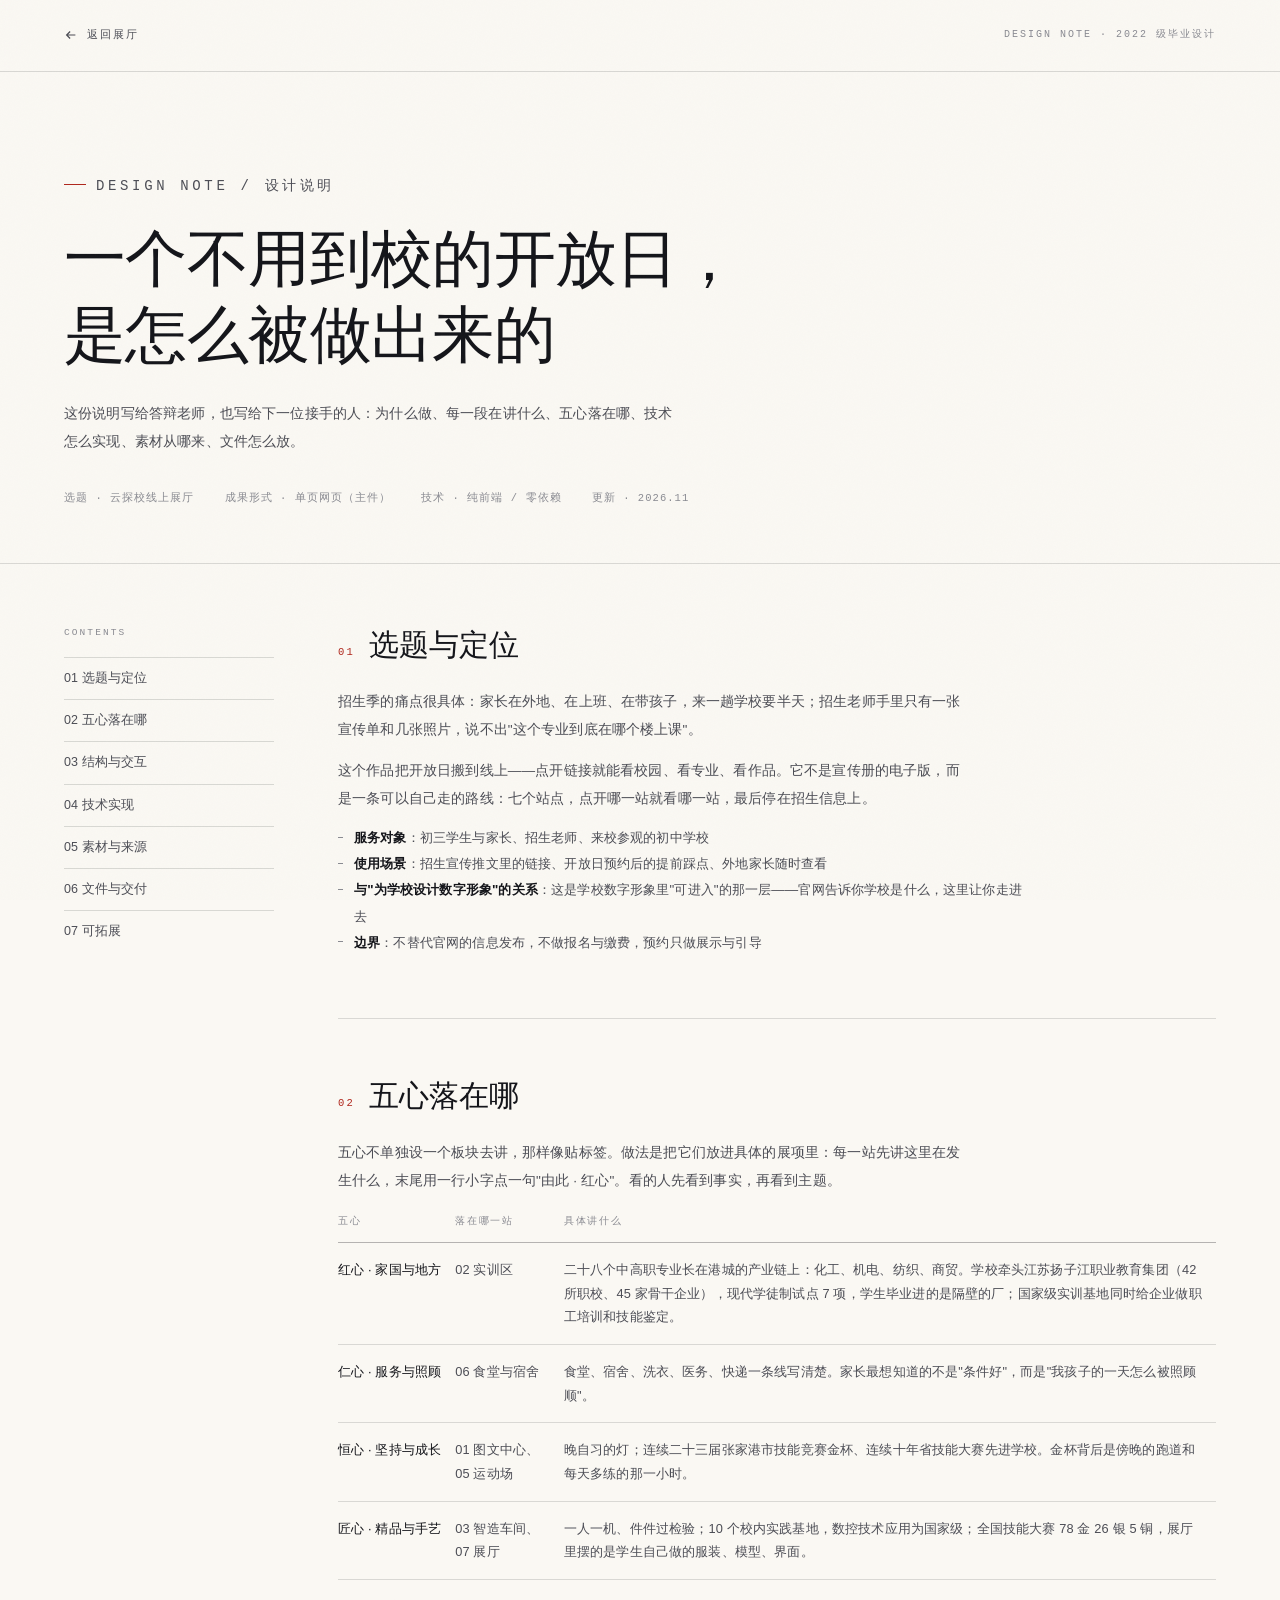
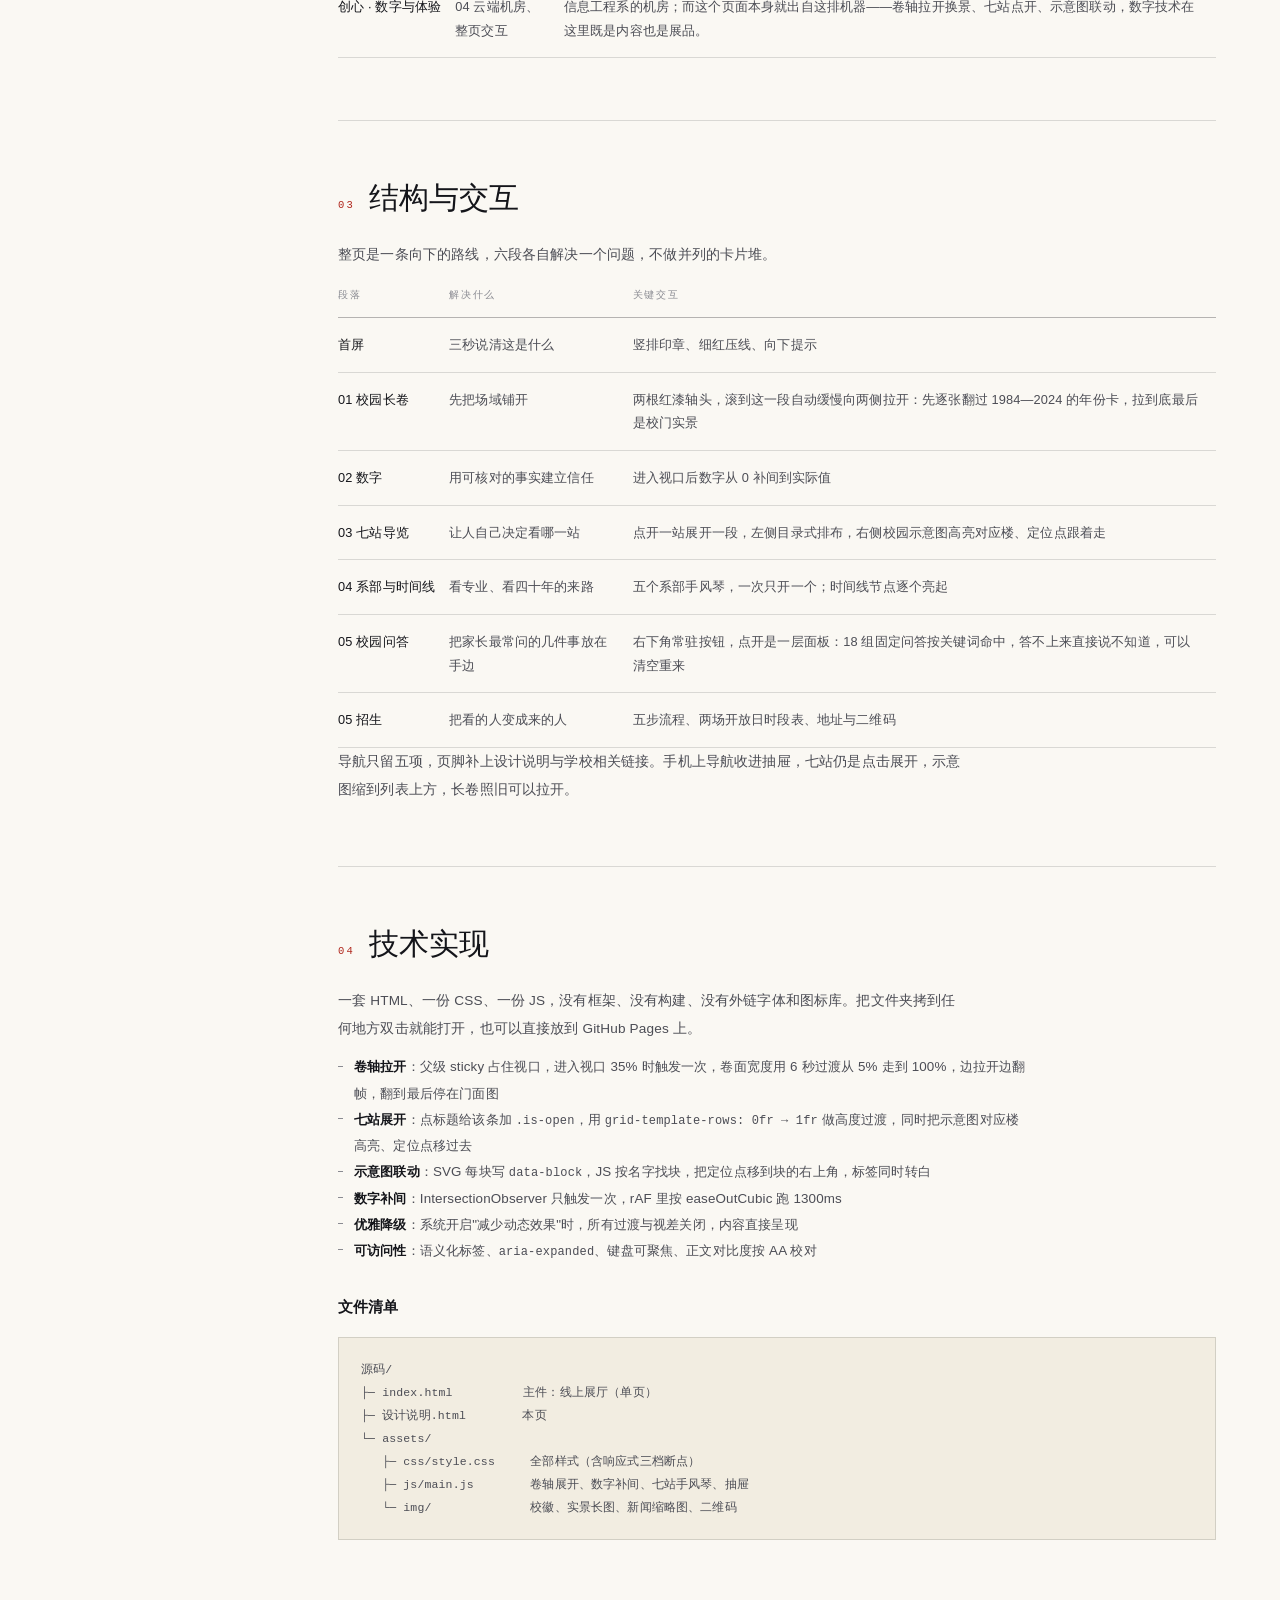
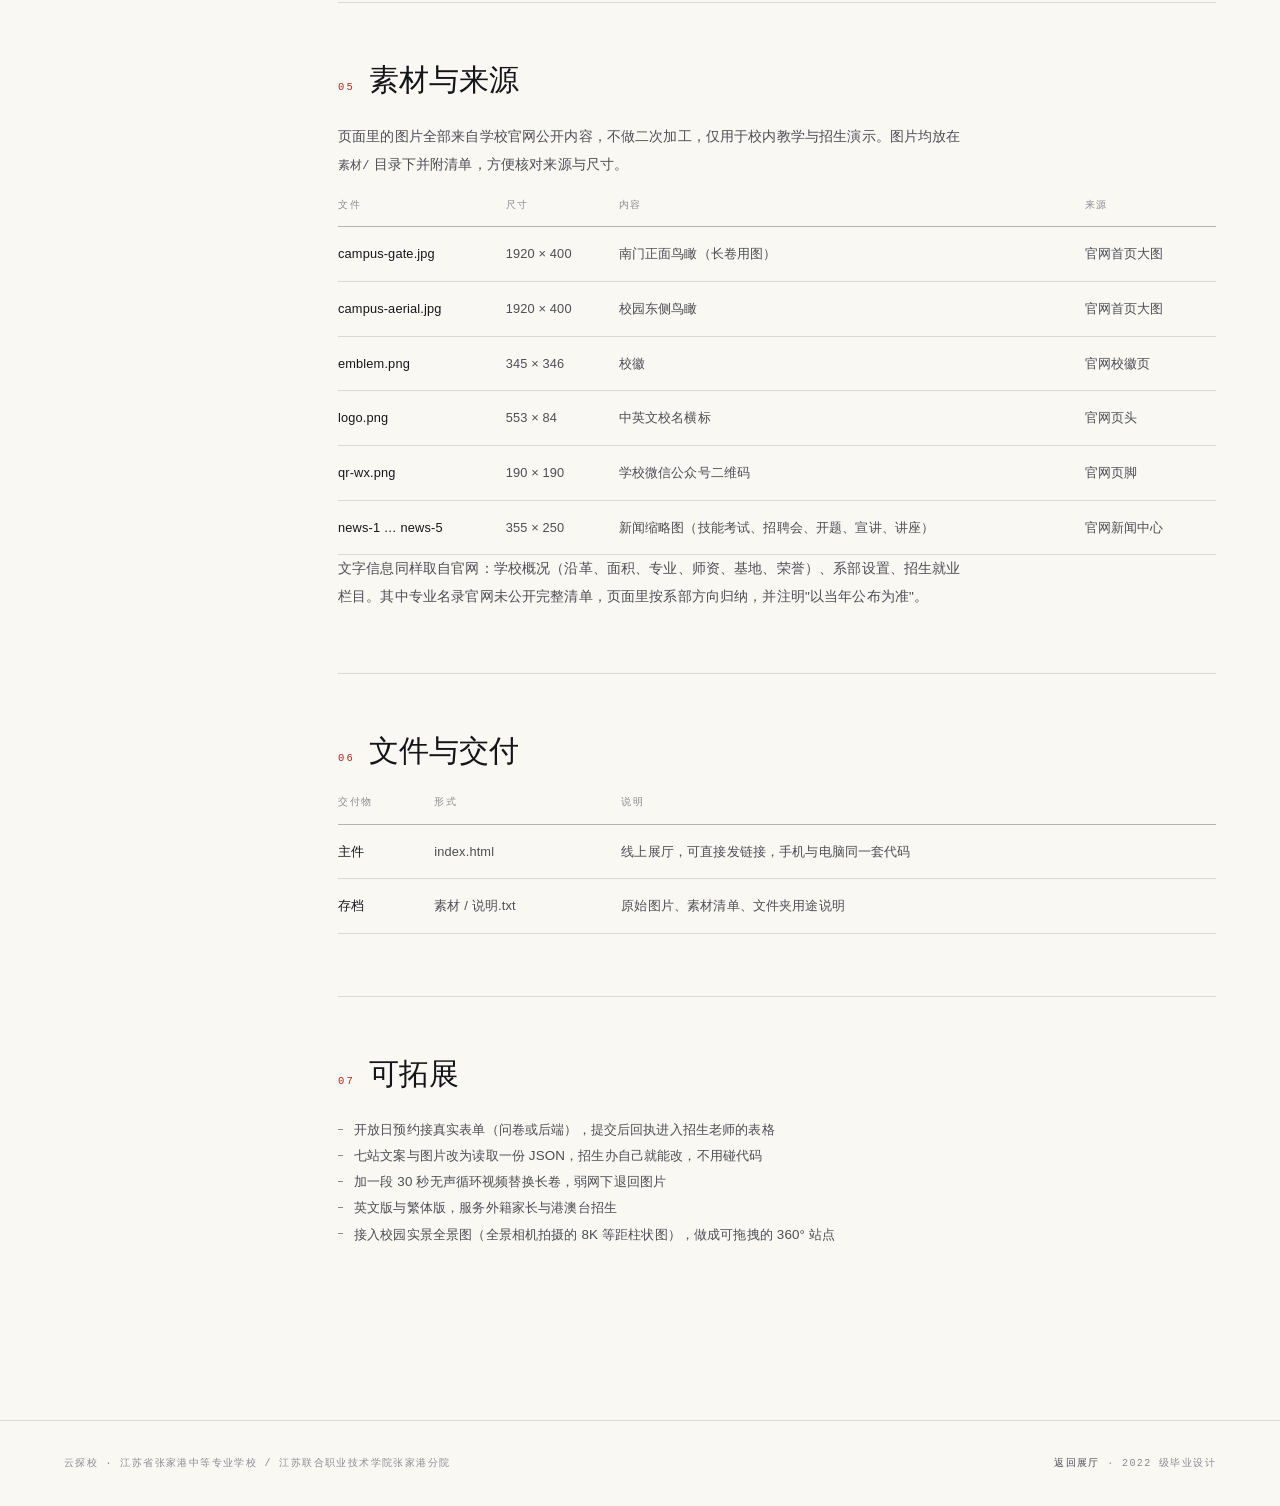
==== commit e7bc9195: "新增校园问答、页脚署名、招生待定" ====
--- a/设计说明.html
+++ b/设计说明.html
@@ -107,6 +107,7 @@
           <tr><td>02 数字</td><td>用可核对的事实建立信任</td><td>进入视口后数字从 0 补间到实际值</td></tr>
           <tr><td>03 七站导览</td><td>让人自己决定看哪一站</td><td>点开一站展开一段，左侧目录式排布，右侧校园示意图高亮对应楼、定位点跟着走</td></tr>
           <tr><td>04 系部与时间线</td><td>看专业、看四十年的来路</td><td>五个系部手风琴，一次只开一个；时间线节点逐个亮起</td></tr>
+          <tr><td>05 校园问答</td><td>把家长最常问的几件事放在手边</td><td>右下角常驻按钮，点开是一层面板：18 组固定问答按关键词命中，答不上来直接说不知道，可以清空重来</td></tr>
           <tr><td>05 招生</td><td>把看的人变成来的人</td><td>五步流程、两场开放日时段表、地址与二维码</td></tr>
         </tbody>
       </table>
--- a/assets/css/style.css
+++ b/assets/css/style.css
@@ -1099,3 +1099,141 @@
   .doc__hd{ padding-top:calc(var(--nav-h) + 48px); }
   .doc__tb th, .doc__tb td{ padding-right:10px; }
 }
+
+.ask{
+  position:fixed; right:26px; bottom:26px; z-index:80;
+  display:inline-flex; align-items:center; gap:10px;
+  padding:8px 18px 8px 8px;
+  border:1px solid var(--line-2); border-radius:999px;
+  background:rgba(255,255,255,.9);
+  -webkit-backdrop-filter:blur(10px); backdrop-filter:blur(10px);
+  box-shadow:0 10px 28px rgba(20,21,26,.12), 0 1px 0 rgba(255,255,255,.9) inset;
+  color:var(--ink); font:inherit; cursor:pointer;
+  transition:transform .35s cubic-bezier(.2,.7,.3,1), box-shadow .35s;
+}
+.ask:hover{ transform:translateY(-2px); box-shadow:0 18px 38px rgba(20,21,26,.16), 0 1px 0 rgba(255,255,255,.9) inset; }
+.ask__seal{
+  width:32px; height:32px; flex:none; border-radius:50%;
+  background:var(--red); color:#fff;
+  display:grid; place-items:center;
+  font-family:var(--serif); font-size:16px; line-height:1;
+  letter-spacing:0;
+  box-shadow:0 2px 6px rgba(176,39,29,.35);
+}
+.ask__tx{ text-align:left; line-height:1.25; }
+.ask__tx b{ display:block; font-family:var(--serif); font-weight:600; font-size:13.5px; letter-spacing:.06em; }
+.ask__tx span{ display:block; font-size:10px; color:var(--ink-3); letter-spacing:.14em; margin-top:3px; }
+
+.askbox{ position:fixed; inset:0; z-index:300; display:none; }
+.askbox.is-open{ display:grid; place-items:center; }
+.askbox__veil{
+  position:absolute; inset:0; background:rgba(150,180,210,.22);
+  -webkit-backdrop-filter:blur(6px) saturate(1.1); backdrop-filter:blur(6px) saturate(1.1);
+  opacity:0; transition:opacity .4s;
+}
+.askbox.is-in .askbox__veil{ opacity:1; }
+.askbox__panel{
+  position:relative;
+  width:min(880px,calc(100% - 48px)); height:min(640px,calc(100% - 64px));
+  display:flex; flex-direction:column;
+  background:linear-gradient(180deg,rgba(255,255,255,.72) 0%,rgba(238,246,252,.62) 46%,rgba(250,250,244,.7) 100%);
+  -webkit-backdrop-filter:blur(22px) saturate(1.2); backdrop-filter:blur(22px) saturate(1.2);
+  border:1px solid rgba(255,255,255,.75); border-top:2px solid var(--red);
+  box-shadow:0 40px 90px rgba(24,48,72,.20), 0 1px 0 rgba(255,255,255,.8) inset;
+  opacity:0; transform:translateY(18px) scale(.985);
+  transition:opacity .4s, transform .45s cubic-bezier(.2,.7,.3,1);
+  overflow:hidden;
+}
+.askbox.is-in .askbox__panel{ opacity:1; transform:none; }
+
+.askbox__hd{
+  display:flex; align-items:center; justify-content:space-between; gap:16px;
+  padding:18px 22px; border-bottom:1px solid rgba(20,21,26,.10);
+}
+.askbox__ttl b{
+  display:block; font-family:var(--serif); font-size:19px; letter-spacing:.12em; font-weight:600;
+}
+.askbox__ttl span{
+  display:block; margin-top:5px; font-size:11.5px; color:var(--ink-3); letter-spacing:.02em;
+}
+.askbox__x{
+  flex:none; padding:7px 14px; border:1px solid var(--line-2); border-radius:999px;
+  background:transparent; color:var(--ink-2); font:inherit; font-size:12px;
+  letter-spacing:.08em; cursor:pointer; transition:all .25s;
+}
+.askbox__x:hover{ background:var(--ink); border-color:var(--ink); color:#fff; }
+
+body.is-asking .nav, body.is-asking .ask{ opacity:0; pointer-events:none; }
+.nav, .ask{ transition:opacity .3s; }
+.askbox__acts{ display:flex; align-items:center; gap:8px; flex:none; }
+.askbox__x--plain{ color:var(--ink-3); border-color:var(--line); }
+.askbox__x--plain:hover{ background:transparent; border-color:var(--red); color:var(--red); }
+.askbox__log{
+  flex:1; overflow-y:auto; padding:22px 22px 6px;
+  display:flex; flex-direction:column; justify-content:flex-end; gap:13px;
+  scrollbar-width:thin;
+}
+.msg{ display:flex; gap:10px; max-width:86%; }
+.msg--me{ align-self:flex-end; flex-direction:row-reverse; }
+.msg__av{
+  width:26px; height:26px; flex:none; border-radius:50%;
+  display:grid; place-items:center; font-family:var(--serif); font-size:12px;
+  background:var(--red); color:#fff; margin-top:2px;
+}
+.msg--me .msg__av{ background:var(--ink); }
+.msg__b{
+  padding:12px 15px; font-size:13.5px; line-height:1.85; color:var(--ink-2);
+  background:rgba(255,255,255,.86); border:1px solid rgba(20,21,26,.10); border-radius:2px;
+  -webkit-backdrop-filter:blur(4px); backdrop-filter:blur(4px);
+}
+.msg--me .msg__b{ background:rgba(255,255,255,.9); border-color:rgba(176,39,29,.26); color:var(--ink); box-shadow:0 1px 0 rgba(176,39,29,.08) inset; }
+.msg__b b{ color:var(--ink); font-weight:600; }
+.msg__dots{ display:inline-flex; gap:4px; padding:4px 0; }
+.msg__dots i{
+  width:5px; height:5px; border-radius:50%; background:var(--ink-3);
+  animation:askDot 1.1s infinite ease-in-out;
+}
+.msg__dots i:nth-child(2){ animation-delay:.15s; }
+.msg__dots i:nth-child(3){ animation-delay:.3s; }
+@keyframes askDot{ 0%,60%,100%{ opacity:.25; transform:translateY(0);} 30%{ opacity:1; transform:translateY(-2px);} }
+
+.askbox__chips{
+  display:flex; gap:8px; flex-wrap:wrap;
+  padding:10px 22px 12px;
+}
+.chip{
+  padding:7px 13px; border:1px solid rgba(20,21,26,.18); border-radius:999px;
+  background:rgba(255,255,255,.62); color:var(--ink-2); font:inherit; font-size:12px;
+  cursor:pointer; transition:all .22s; white-space:nowrap;
+}
+.chip:hover{ border-color:var(--red); color:var(--red); }
+
+.askbox__form{
+  display:flex; gap:10px; padding:14px 22px 20px;
+  border-top:1px solid rgba(20,21,26,.10);
+}
+.askbox__form input{
+  flex:1; height:42px; padding:0 15px;
+  border:1px solid rgba(20,21,26,.18); background:rgba(255,255,255,.82); color:var(--ink);
+  font:inherit; font-size:13.5px; outline:none; transition:border-color .25s;
+}
+.askbox__form input:focus{ border-color:var(--red); }
+.askbox__form button{
+  flex:none; height:42px; padding:0 20px; border:none;
+  background:var(--red); color:#fff; font:inherit; font-size:13px;
+  letter-spacing:.1em; cursor:pointer; transition:background .25s;
+}
+.askbox__form button:hover{ background:var(--red-2); }
+
+@media (max-width:760px){
+  .ask{ right:16px; bottom:16px; padding:7px 14px 7px 7px; gap:8px; }
+  .ask__tx span{ display:none; }
+  .askbox__panel{
+    width:100%; height:100%; border:none;
+  }
+  .askbox__hd{ padding:14px 16px; }
+  .askbox__log{ padding:16px 16px 4px; }
+  .msg{ max-width:92%; }
+  .askbox__chips{ padding:8px 16px; overflow-x:auto; flex-wrap:nowrap; }
+  .askbox__form{ padding:10px 16px 16px; }
+}
